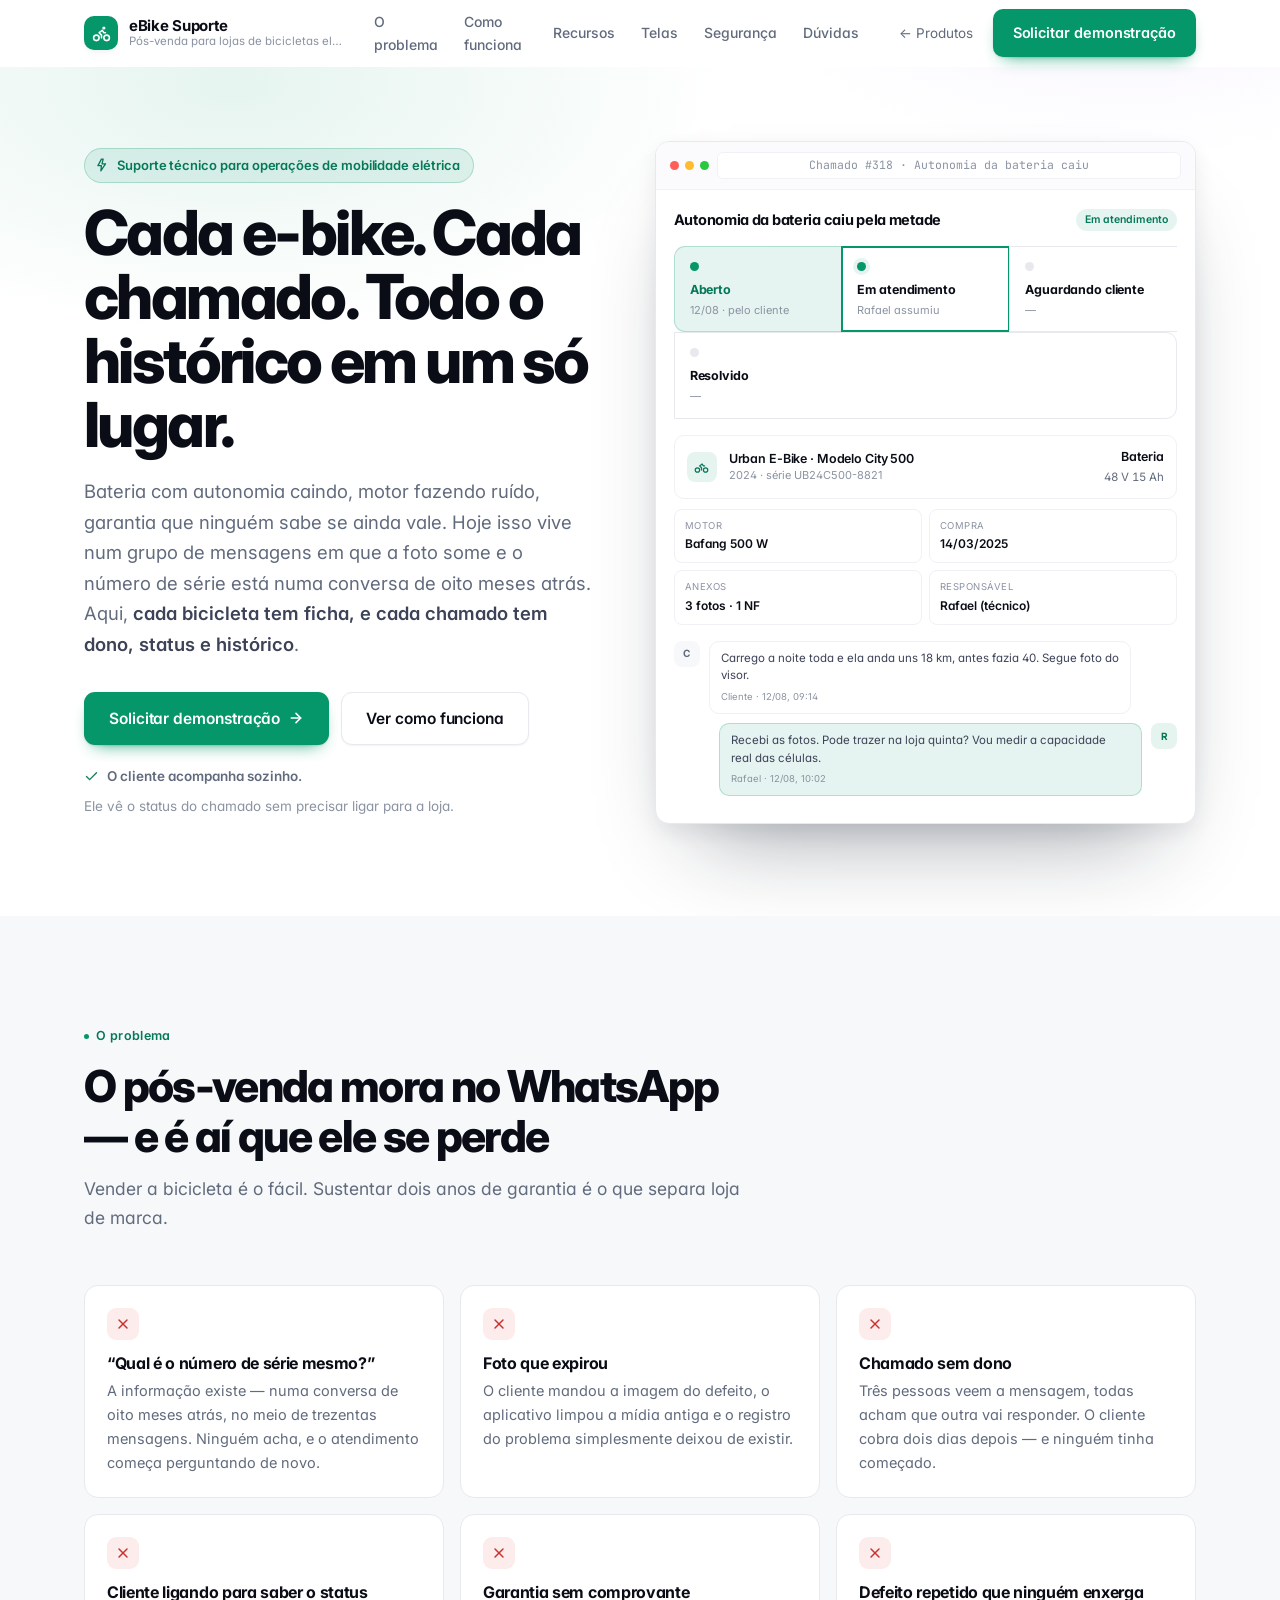
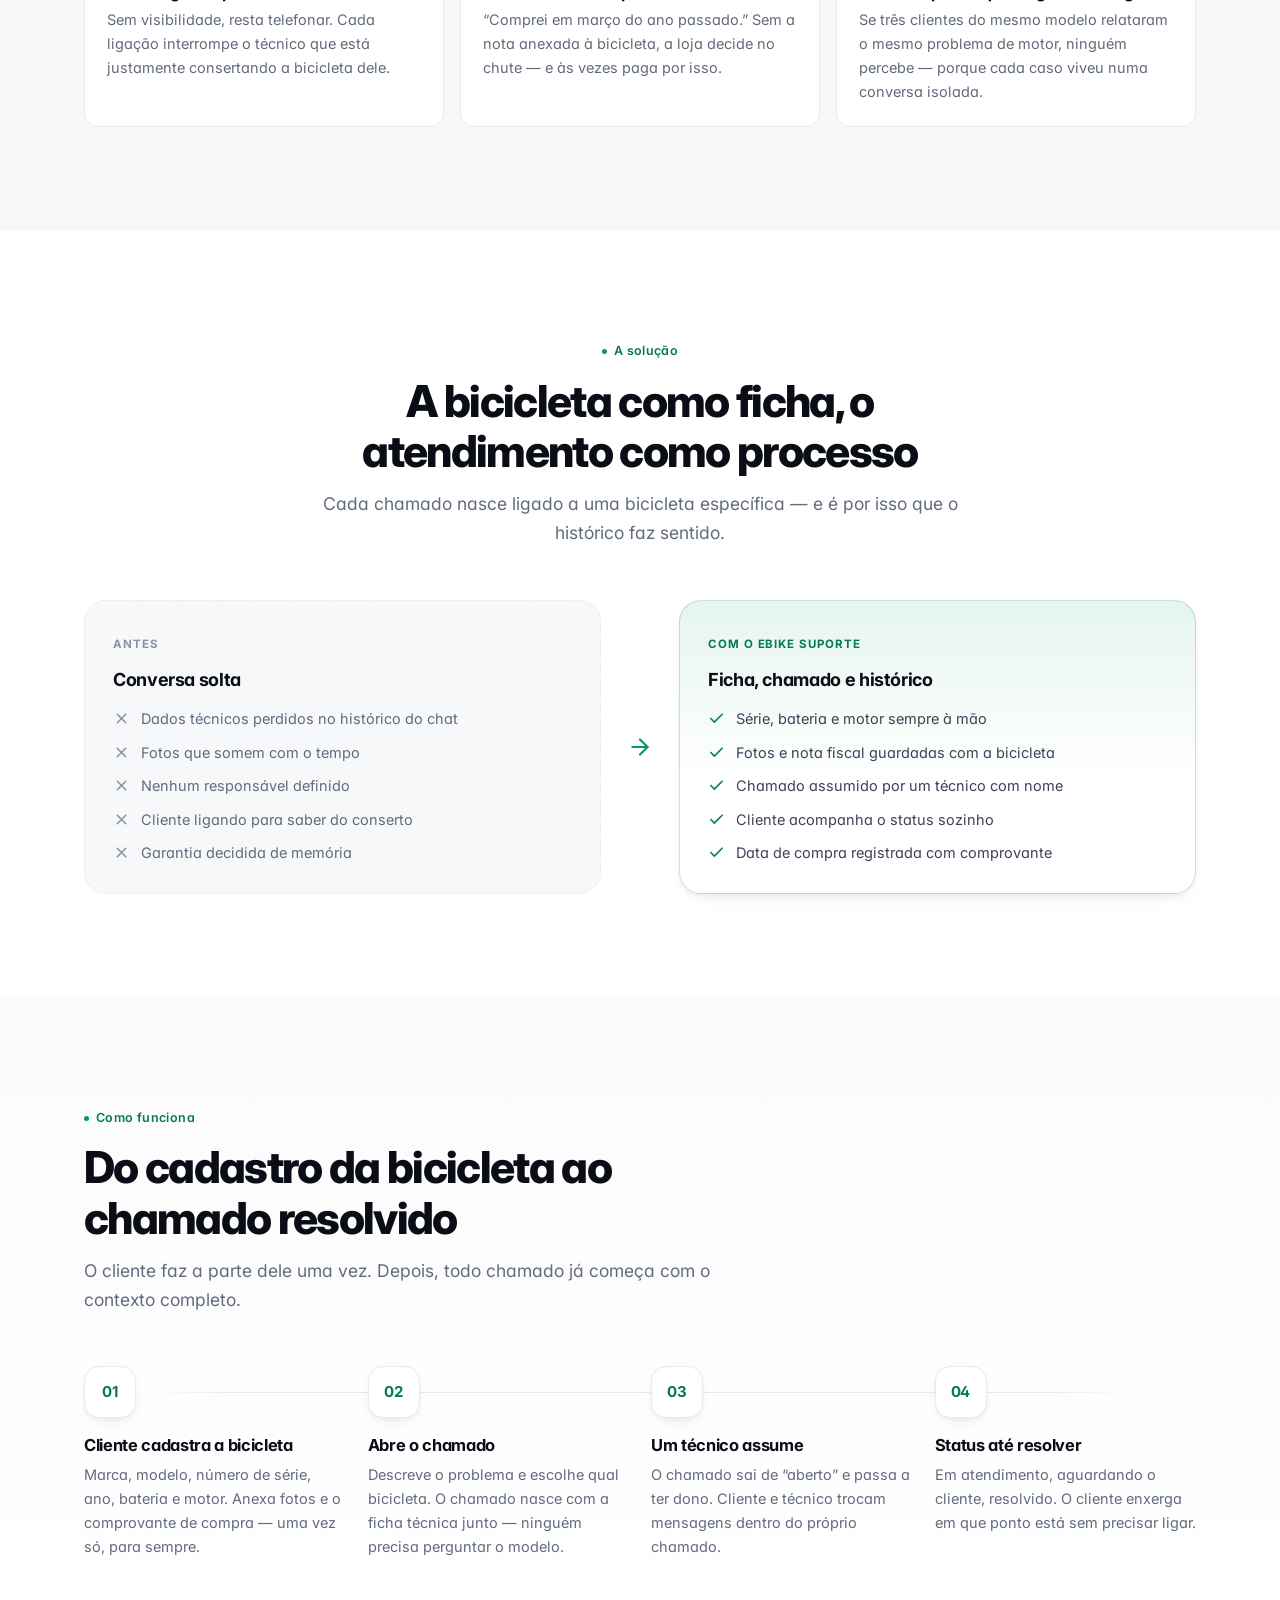
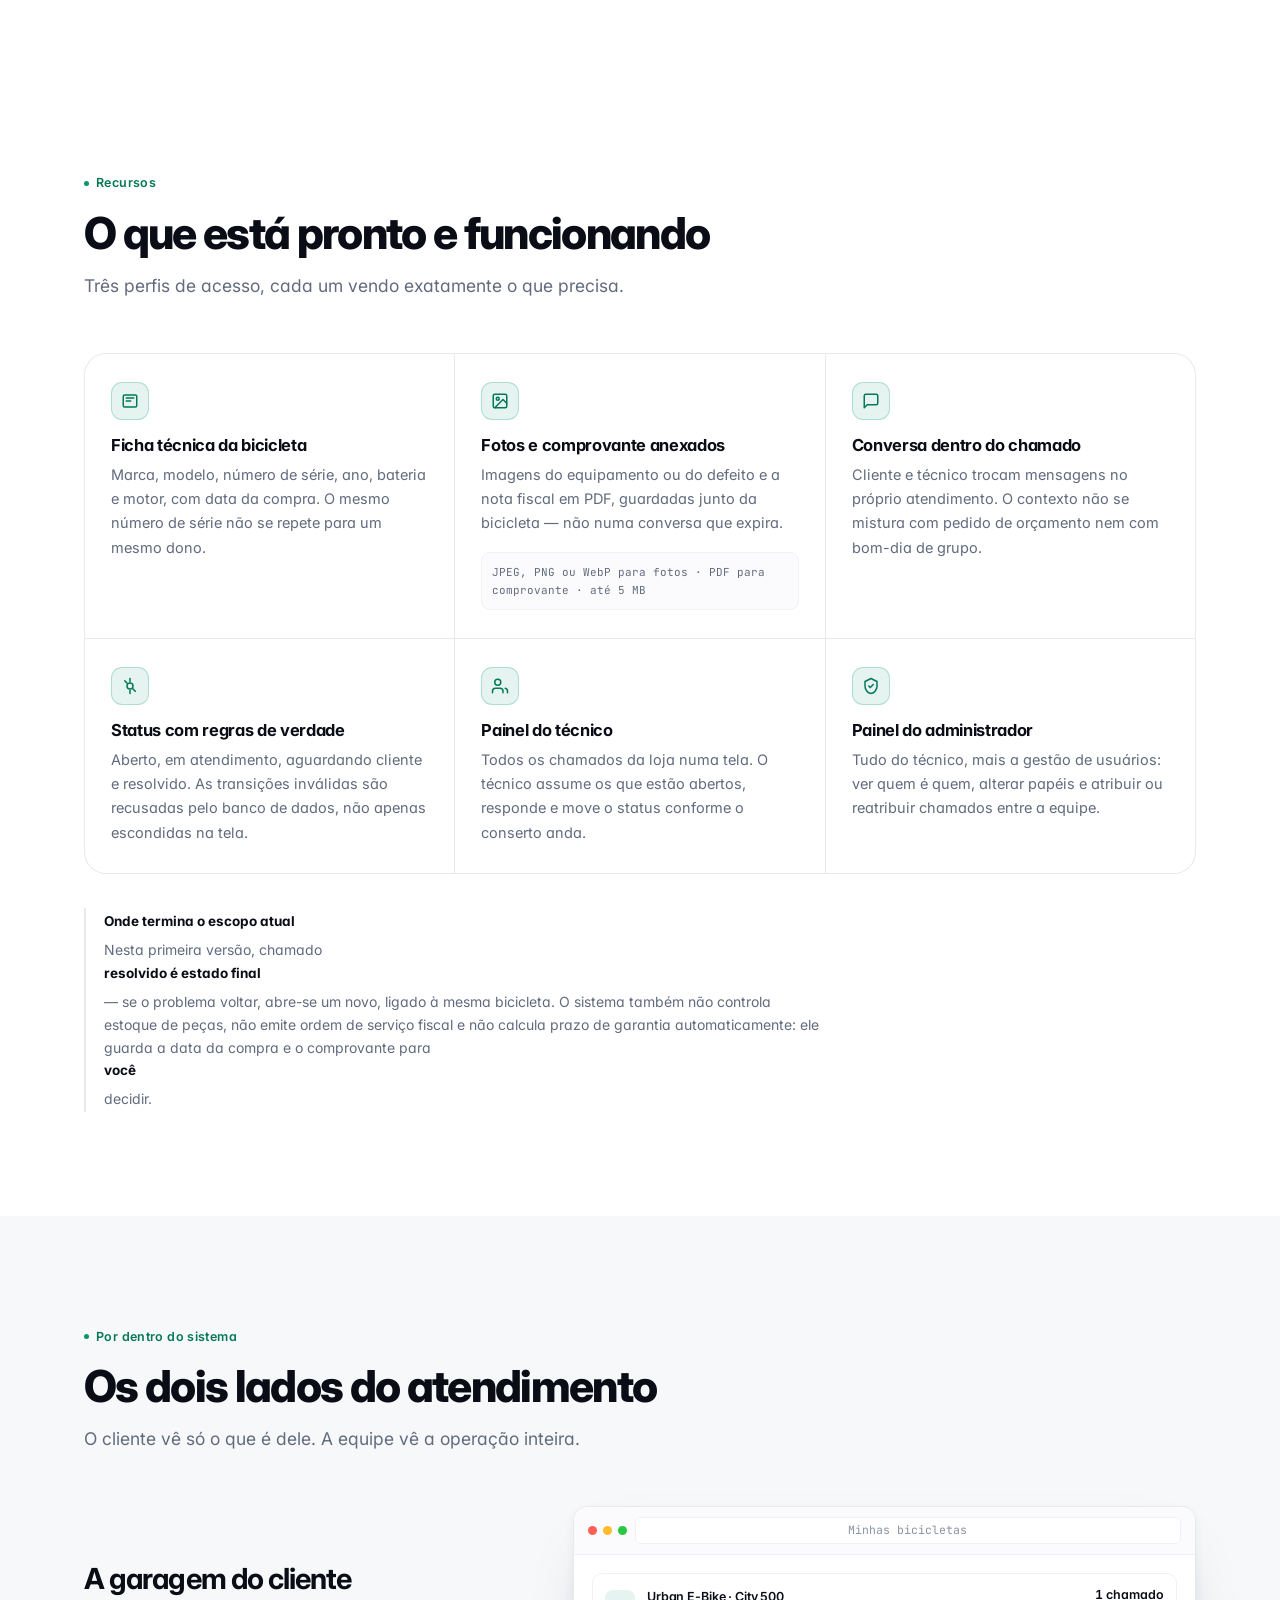
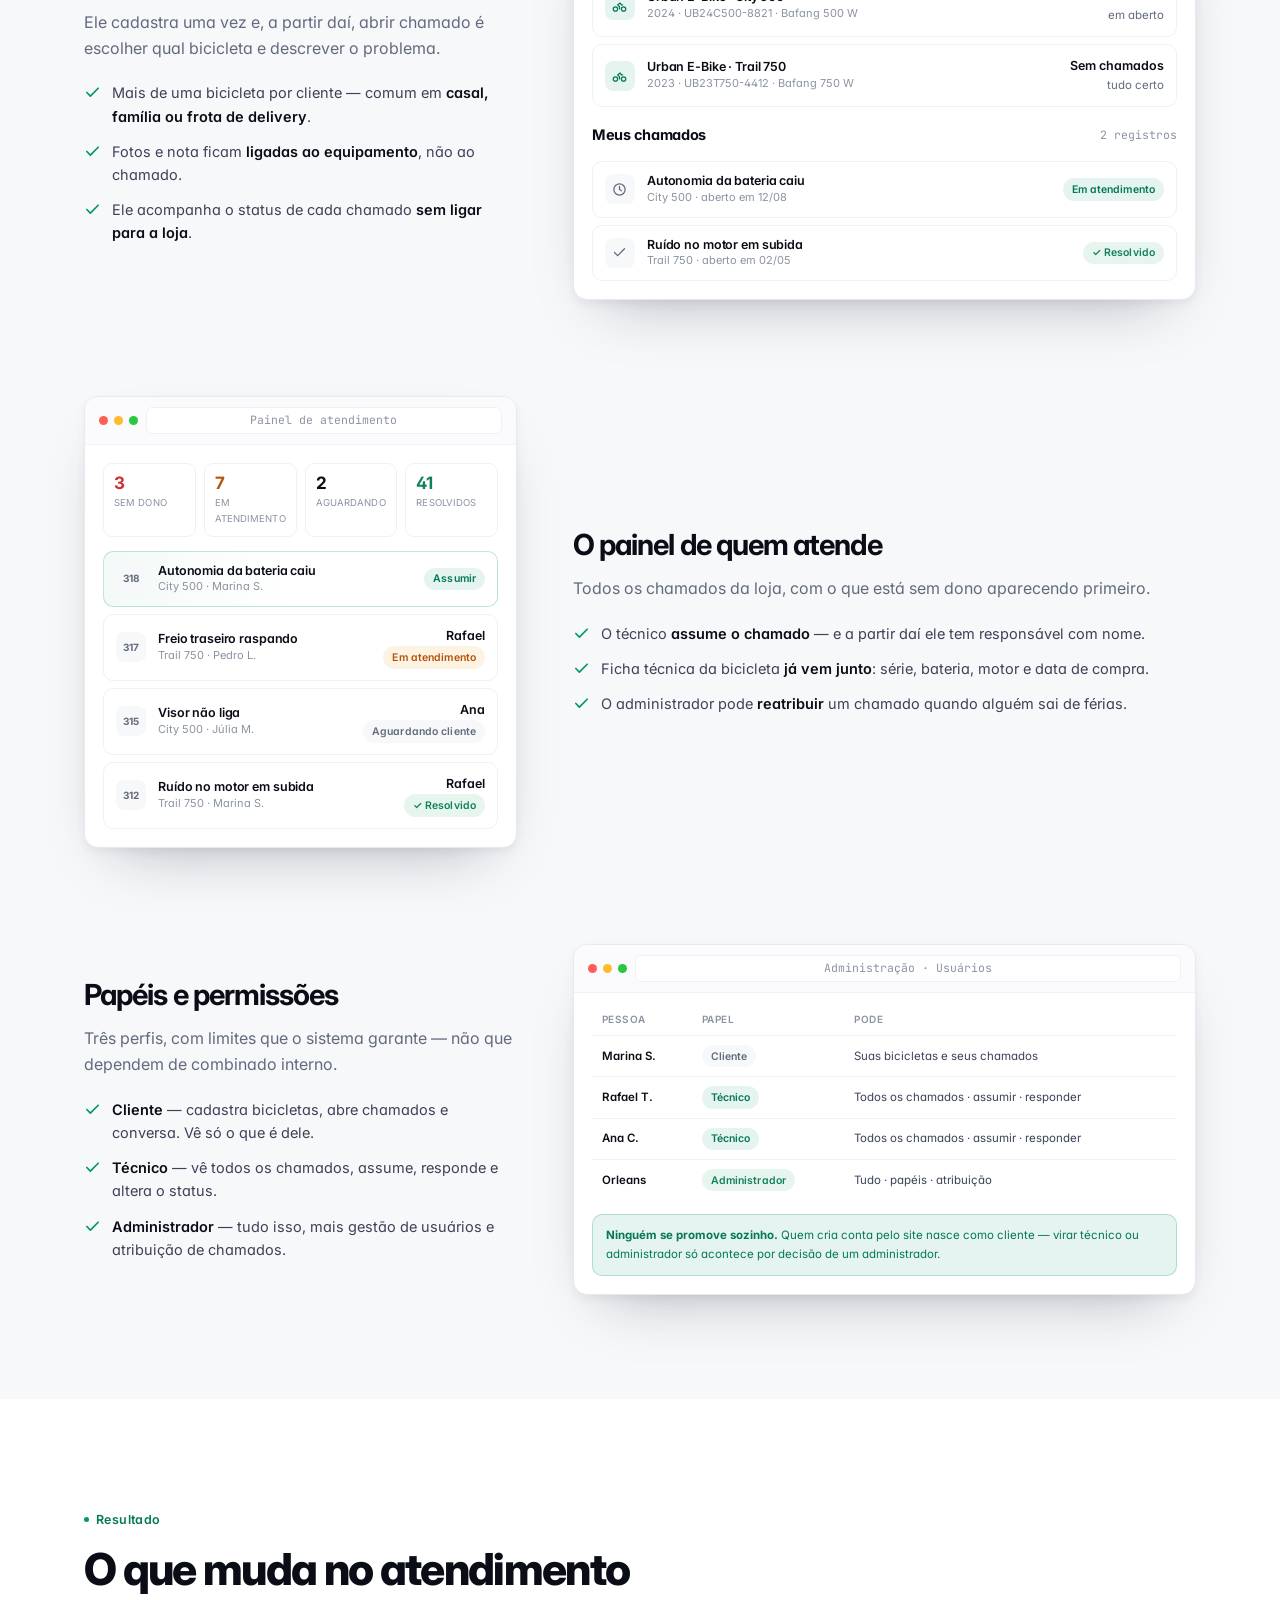
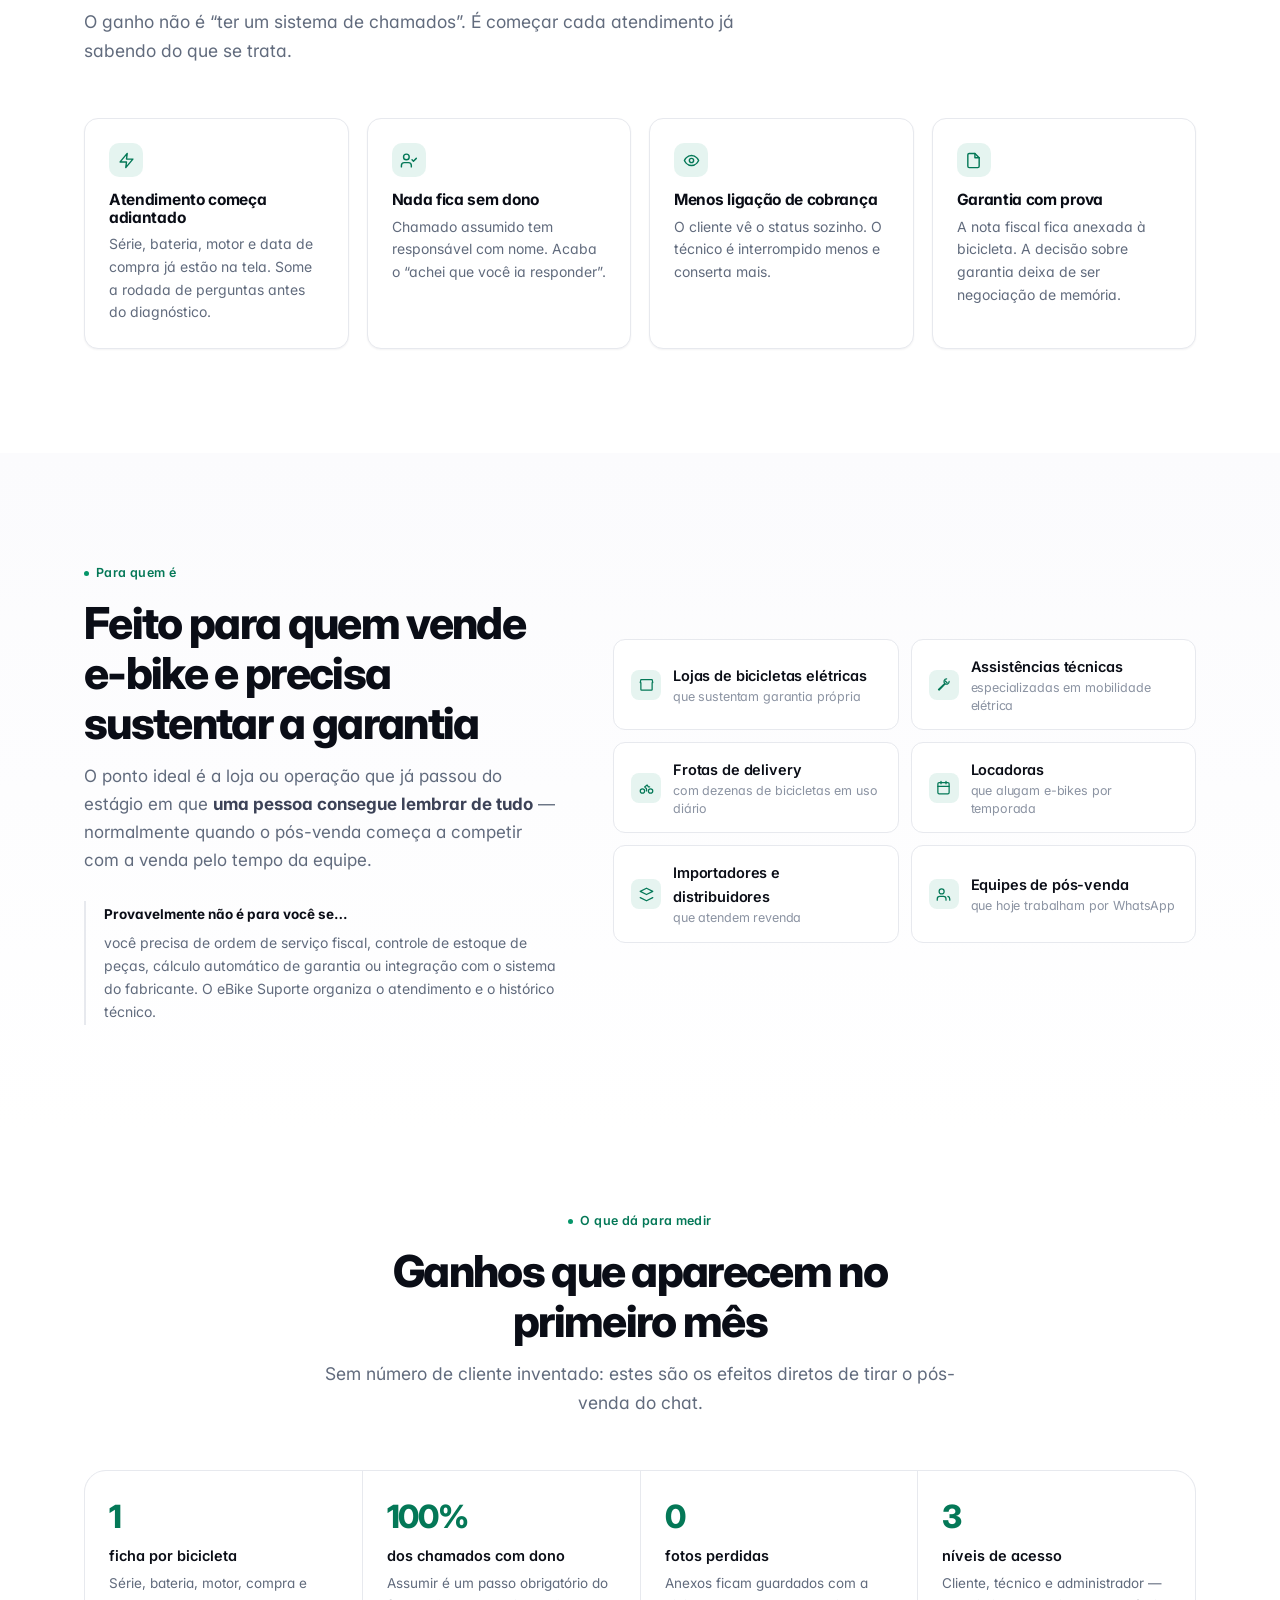
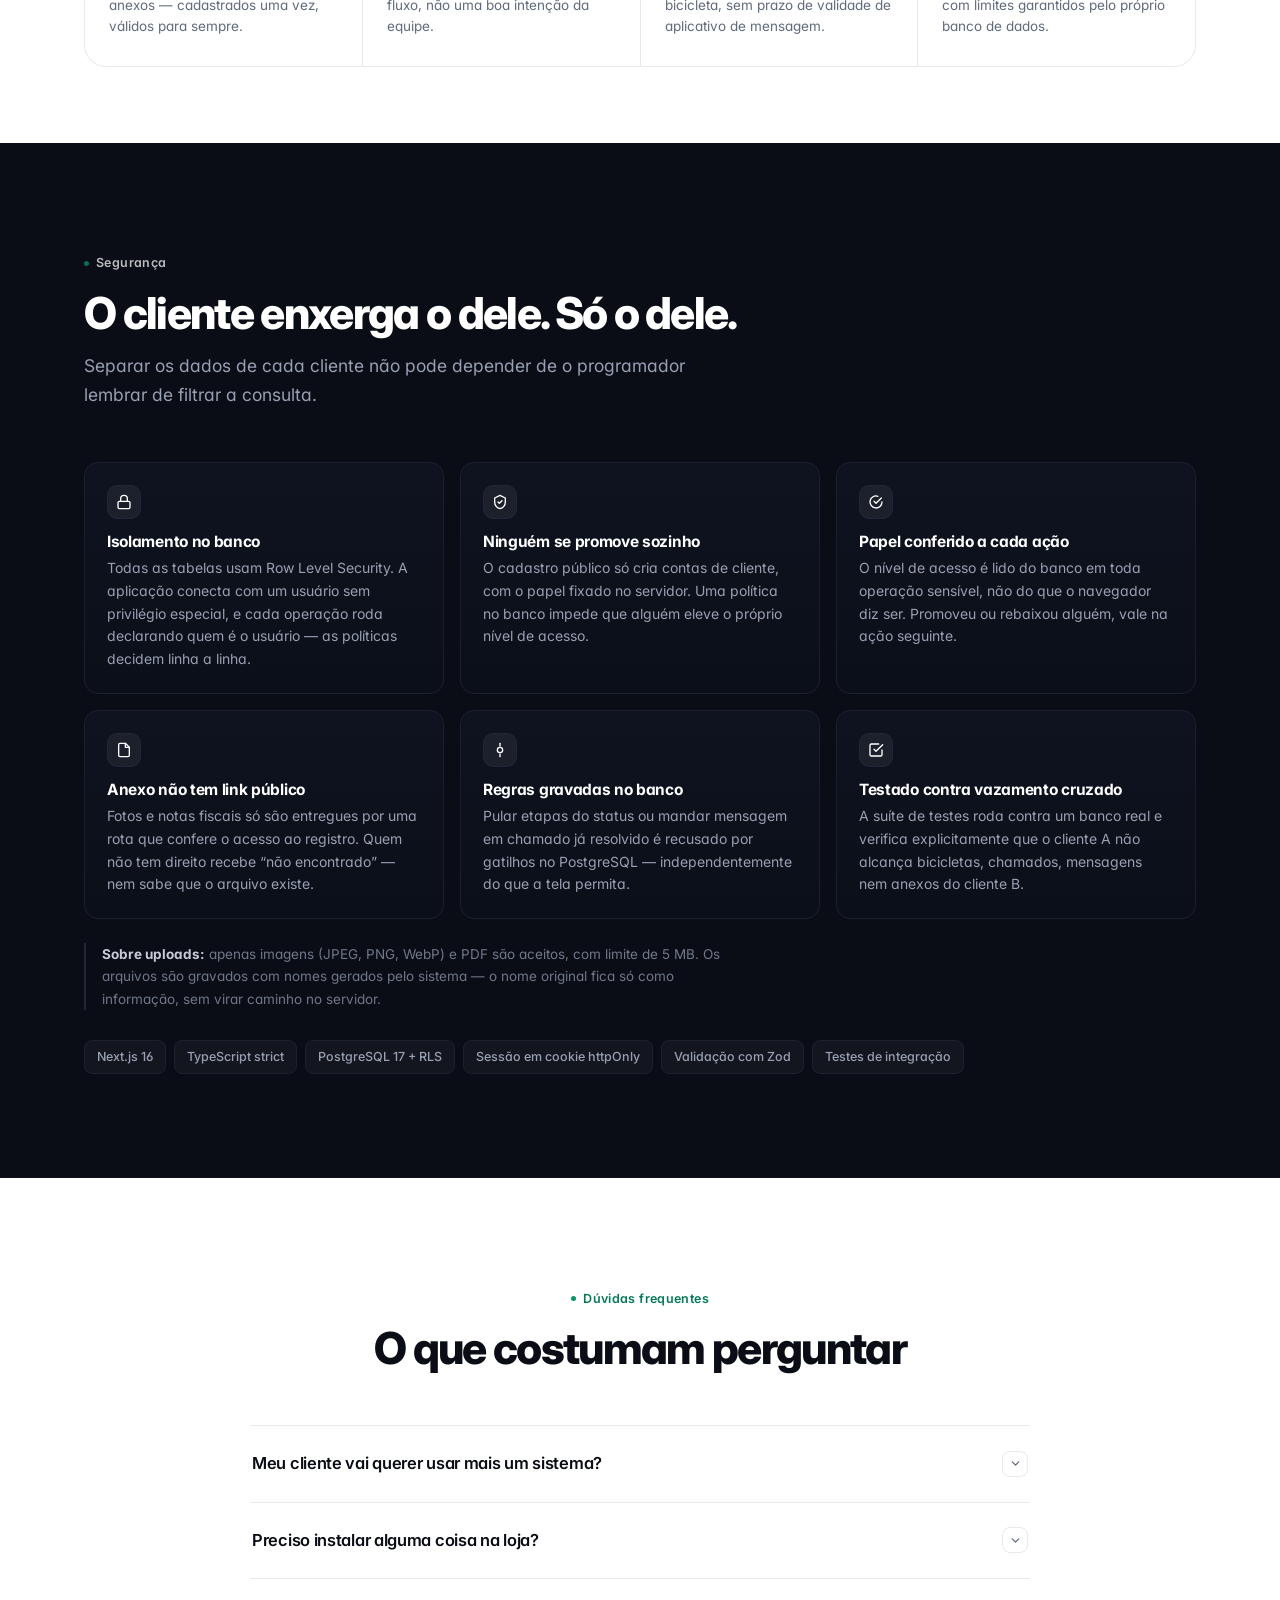
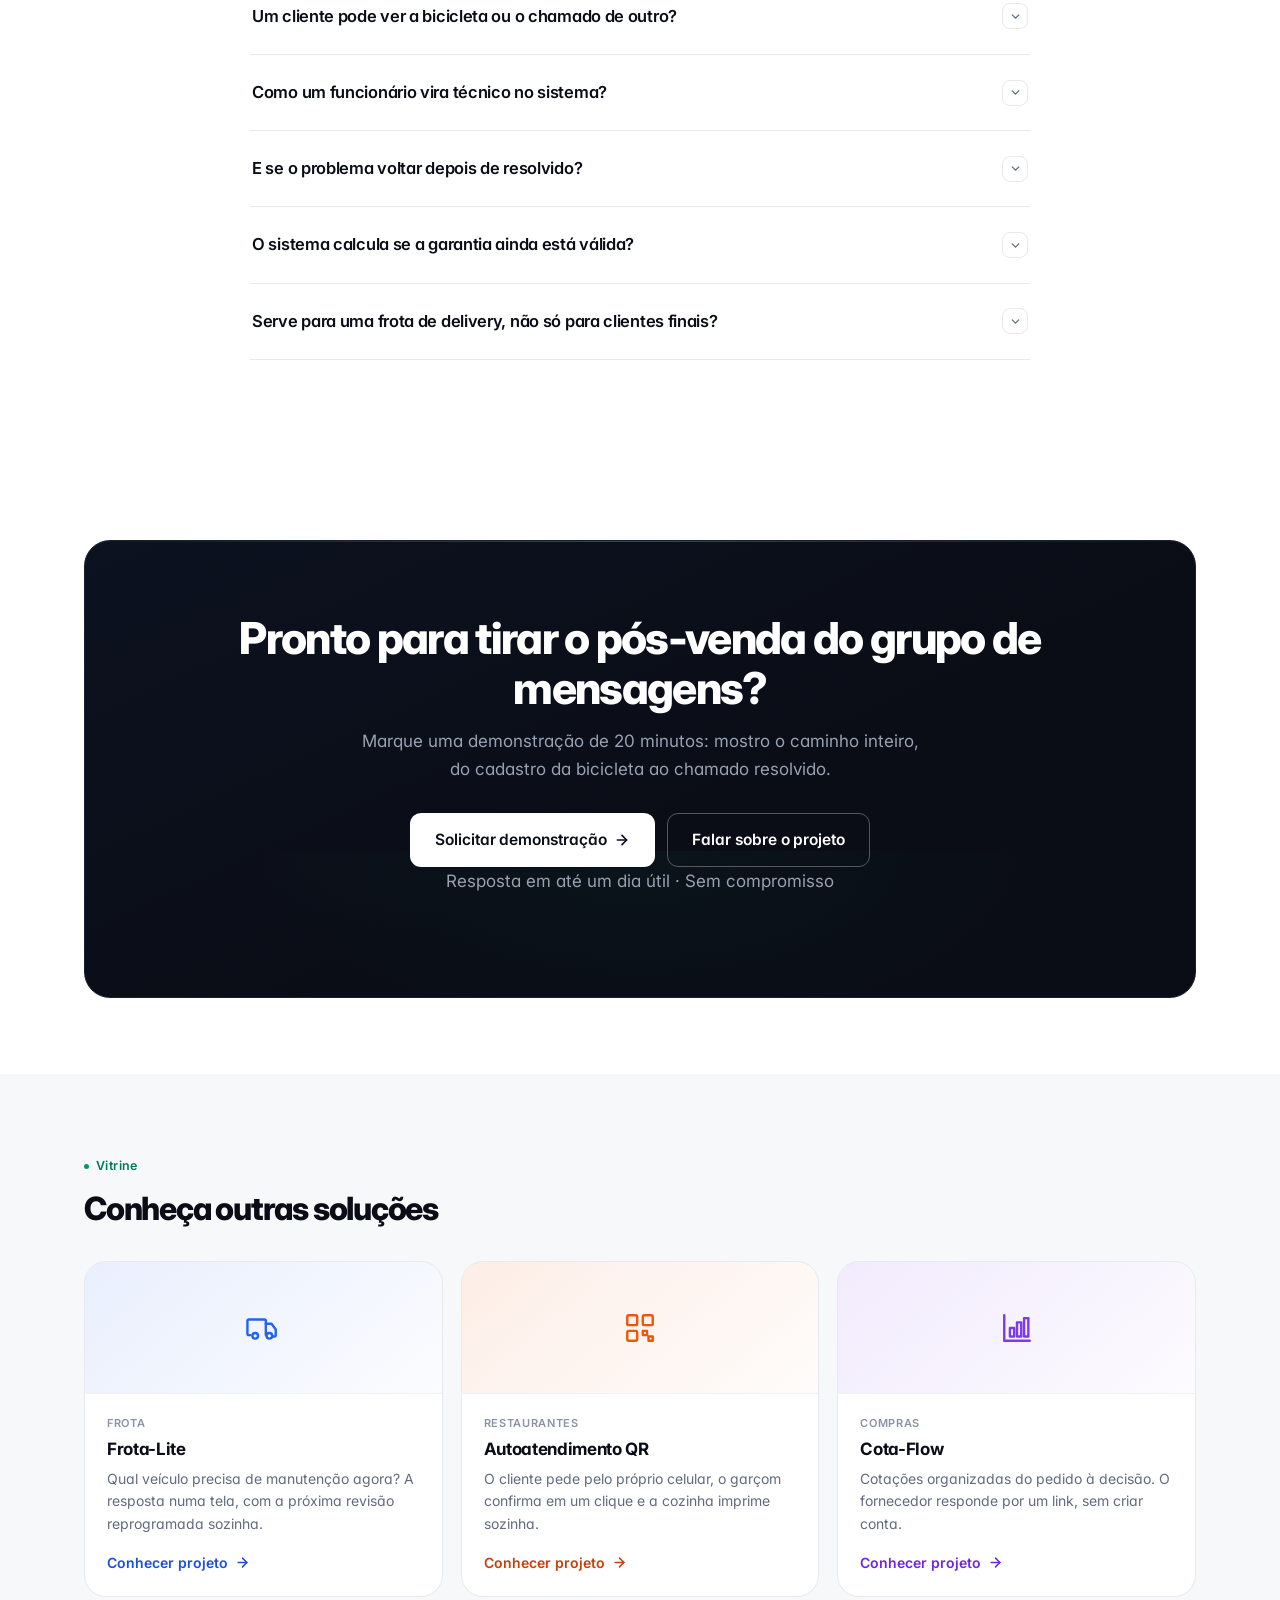
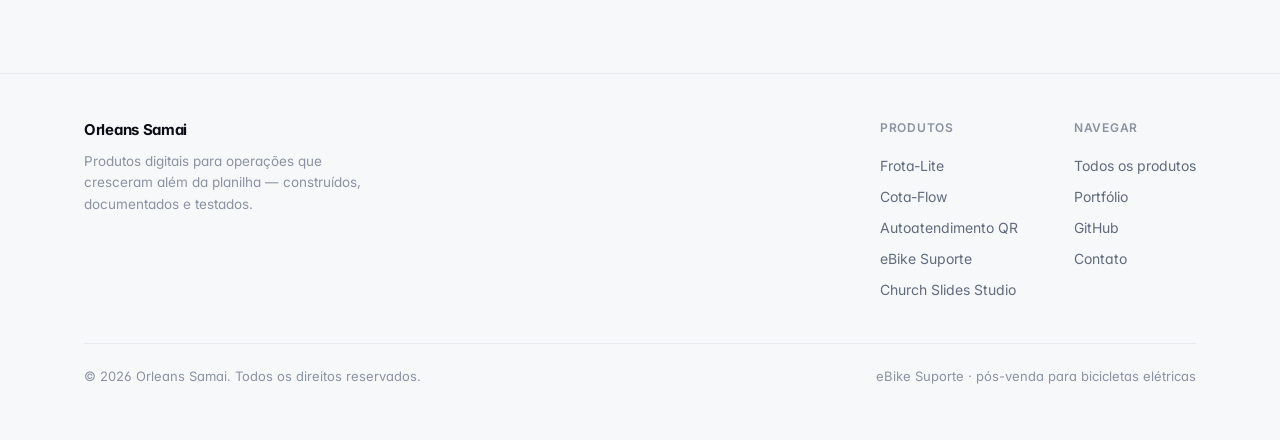
==== projetos/ebike-support/index.html @ 6f8ee360 "feat: vitrine de produtos com 5 landing pages comerciais Cria /projetos/ como vitrine e uma landing " ====
<!doctype html>
<html lang="pt-BR">
<head>
<meta charset="utf-8">
<meta name="viewport" content="width=device-width, initial-scale=1">
<title>eBike Suporte | Pós-venda organizado para lojas de bicicletas elétricas</title>
<meta name="description" content="O cliente cadastra a bicicleta e abre o chamado; a loja atende, responde e acompanha o status. Cada e-bike com número de série, bateria, motor, fotos, nota fiscal e todo o histórico técnico num só lugar.">
<link rel="canonical" href="https://orleanss777-sys.github.io/projetos/ebike-support/">
<meta name="theme-color" content="#059669">
<link rel="icon" href="data:image/svg+xml,<svg xmlns='http://www.w3.org/2000/svg' viewBox='0 0 100 100'><rect width='100' height='100' rx='24' fill='%23059669'/><text y='70' x='50' font-size='54' text-anchor='middle' fill='white' font-family='system-ui' font-weight='bold'>e</text></svg>">

<meta property="og:type" content="website">
<meta property="og:site_name" content="Orleans Samai · Produtos">
<meta property="og:locale" content="pt_BR">
<meta property="og:title" content="eBike Suporte | Pós-venda organizado para lojas de bicicletas elétricas">
<meta property="og:description" content="Cada e-bike, cada chamado e todo o histórico técnico em um só lugar — do cliente ao técnico, sem grupo de WhatsApp.">
<meta property="og:url" content="https://orleanss777-sys.github.io/projetos/ebike-support/">
<meta name="twitter:card" content="summary">

<link rel="preconnect" href="https://fonts.googleapis.com">
<link rel="preconnect" href="https://fonts.gstatic.com" crossorigin>
<link href="https://fonts.googleapis.com/css2?family=Inter:wght@400;500;600;700;800&amp;family=JetBrains+Mono:wght@400;500&amp;display=swap" rel="stylesheet">
<link rel="stylesheet" href="../../assets/css/produtos.css">
<script>document.documentElement.classList.add('js')</script>
<style>
  :root{
    --accent:#059669;
    --accent-ink:#047857;
    --accent-soft:rgba(5,150,105,.10);
    --accent-line:rgba(5,150,105,.24);
  }
  /* trilha de status do chamado — identidade própria da página */
  .eb-track{display:flex;align-items:stretch;gap:0;flex-wrap:wrap;margin-top:8px}
  .eb-step{
    flex:1;min-width:132px;padding:13px 15px;border:1px solid var(--line);background:#fff;
    border-right:0;position:relative;
  }
  .eb-step:first-child{border-radius:11px 0 0 11px}
  .eb-step:last-child{border-right:1px solid var(--line);border-radius:0 11px 11px 0}
  .eb-step b{display:block;font-size:12.5px;color:var(--ink);font-weight:700;letter-spacing:-.01em}
  .eb-step span{display:block;font-size:11px;color:var(--ink-4);margin-top:2px;line-height:1.45}
  .eb-step .dt{width:9px;height:9px;border-radius:50%;background:var(--line);margin-bottom:9px;display:block}
  .eb-step.done{background:var(--accent-soft);border-color:var(--accent-line)}
  .eb-step.done .dt{background:var(--accent)}
  .eb-step.done b{color:var(--accent-ink)}
  .eb-step.now{background:#fff;border-color:var(--accent);box-shadow:0 0 0 1px var(--accent) inset}
  .eb-step.now .dt{background:var(--accent);box-shadow:0 0 0 4px var(--accent-soft)}
  @media(max-width:820px){
    .eb-track{flex-direction:column}
    .eb-step{border-right:1px solid var(--line);border-bottom:0;border-radius:0}
    .eb-step:first-child{border-radius:11px 11px 0 0}
    .eb-step:last-child{border-bottom:1px solid var(--line);border-radius:0 0 11px 11px}
  }

  /* ficha técnica da bike */
  .eb-spec{display:grid;grid-template-columns:repeat(2,1fr);gap:7px;margin-top:10px}
  .eb-spec div{border:1px solid var(--line-soft);border-radius:8px;padding:8px 10px;background:#fff}
  .eb-spec span{display:block;font-size:9.5px;letter-spacing:.05em;text-transform:uppercase;color:var(--ink-4)}
  .eb-spec b{display:block;font-size:12px;color:var(--ink);font-weight:600;margin-top:1px}

  /* conversa do chamado */
  .eb-msg{display:flex;gap:9px;margin-bottom:9px}
  .eb-msg .av{width:26px;height:26px;border-radius:8px;flex:none;display:grid;place-items:center;
    font-size:10px;font-weight:700;background:var(--bg-soft);color:var(--ink-3)}
  .eb-msg .bb{border:1px solid var(--line-soft);border-radius:10px;padding:8px 11px;background:#fff;max-width:84%}
  .eb-msg .bb p{font-size:11.5px;color:var(--ink-2);line-height:1.55}
  .eb-msg .bb small{display:block;font-size:9.5px;color:var(--ink-4);margin-top:4px}
  .eb-msg.staff{flex-direction:row-reverse}
  .eb-msg.staff .av{background:var(--accent-soft);color:var(--accent-ink)}
  .eb-msg.staff .bb{background:var(--accent-soft);border-color:var(--accent-line)}
</style>
</head>
<body>

<header class="pnav">
  <div class="wrap pnav-in">
    <a class="pbrand" href="../">
      <span class="pmark"><svg viewBox="0 0 24 24" fill="none" stroke="currentColor" stroke-width="2" stroke-linecap="round" stroke-linejoin="round"><circle cx="5.5" cy="17.5" r="3.5"/><circle cx="18.5" cy="17.5" r="3.5"/><path d="M15 6a1 1 0 1 0 0-2 1 1 0 0 0 0 2Z"/><path d="M12 17.5V14l-3-3 4-3 2 3h2"/></svg></span>
      <span class="pbrand-txt"><b>eBike Suporte</b><small>Pós-venda para lojas de bicicletas elétricas</small></span>
    </a>
    <nav class="pnav-links">
      <a href="#problema">O problema</a>
      <a href="#como">Como funciona</a>
      <a href="#recursos">Recursos</a>
      <a href="#telas">Telas</a>
      <a href="#seguranca">Segurança</a>
      <a href="#faq">Dúvidas</a>
    </nav>
    <div class="pnav-right">
      <a class="pnav-back" href="../">← Produtos</a>
      <a class="btn btn-p" href="mailto:orleanssamai128@gmail.com?subject=Demonstra%C3%A7%C3%A3o%20do%20eBike%20Suporte&amp;body=Ol%C3%A1%2C%20Orleans.%20Gostaria%20de%20ver%20uma%20demonstra%C3%A7%C3%A3o%20do%20eBike%20Suporte.%0A%0ALoja%3A%0AChamados%20por%20m%C3%AAs%3A%0AMelhor%20hor%C3%A1rio%20para%20contato%3A">Solicitar demonstração</a>
    </div>
  </div>
</header>

<main>

<!-- ════════════════ HERO ════════════════ -->
<section class="hero">
  <div class="wrap hero-grid">
    <div>
      <span class="pill rv">
        <svg viewBox="0 0 24 24" fill="none" stroke="currentColor" stroke-width="2.2" stroke-linecap="round" stroke-linejoin="round"><path d="M11 2 5 13h6l-1 9 8-12h-6l2-8Z"/></svg>
        Suporte técnico para operações de mobilidade elétrica
      </span>
      <h1 class="rv">Cada e-bike. Cada chamado. Todo o histórico em um só lugar.</h1>
      <p class="sub rv">
        Bateria com autonomia caindo, motor fazendo ruído, garantia que ninguém sabe se ainda vale.
        Hoje isso vive num grupo de mensagens em que a foto some e o número de série está numa
        conversa de oito meses atrás. Aqui, <strong>cada bicicleta tem ficha, e cada chamado tem dono,
        status e histórico</strong>.
      </p>
      <div class="btn-row rv">
        <a class="btn btn-p btn-lg" href="mailto:orleanssamai128@gmail.com?subject=Demonstra%C3%A7%C3%A3o%20do%20eBike%20Suporte&amp;body=Ol%C3%A1%2C%20Orleans.%20Gostaria%20de%20ver%20uma%20demonstra%C3%A7%C3%A3o%20do%20eBike%20Suporte.%0A%0ALoja%3A%0AChamados%20por%20m%C3%AAs%3A%0AMelhor%20hor%C3%A1rio%20para%20contato%3A">
          Solicitar demonstração
          <svg viewBox="0 0 24 24" fill="none" stroke="currentColor" stroke-width="2.4" stroke-linecap="round" stroke-linejoin="round"><path d="M5 12h14"/><path d="m12 5 7 7-7 7"/></svg>
        </a>
        <a class="btn btn-s btn-lg" href="#como">Ver como funciona</a>
      </div>
      <p class="hero-note rv">
        <svg width="15" height="15" viewBox="0 0 24 24" fill="none" stroke="currentColor" stroke-width="2.2" stroke-linecap="round" stroke-linejoin="round" style="color:var(--ok)"><path d="M20 6 9 17l-5-5"/></svg>
        <b>O cliente acompanha sozinho.</b> Ele vê o status do chamado sem precisar ligar para a loja.
      </p>
    </div>

    <div class="rv-mk">
      <div class="mk mk-float">
        <div class="mk-bar">
          <span class="mk-dots"><i></i><i></i><i></i></span>
          <span class="mk-url mono">Chamado #318 · Autonomia da bateria caiu</span>
        </div>
        <div class="mk-body">
          <div class="mk-h">
            <b>Autonomia da bateria caiu pela metade</b>
            <span class="st st-acc">Em atendimento</span>
          </div>

          <div class="eb-track">
            <div class="eb-step done"><span class="dt"></span><b>Aberto</b><span>12/08 · pelo cliente</span></div>
            <div class="eb-step now"><span class="dt"></span><b>Em atendimento</b><span>Rafael assumiu</span></div>
            <div class="eb-step"><span class="dt"></span><b>Aguardando cliente</b><span>—</span></div>
            <div class="eb-step"><span class="dt"></span><b>Resolvido</b><span>—</span></div>
          </div>

          <div class="mk-row" style="margin-top:16px">
            <span class="ic" style="background:var(--accent-soft);color:var(--accent-ink)"><svg viewBox="0 0 24 24" fill="none" stroke="currentColor" stroke-width="2" stroke-linecap="round" stroke-linejoin="round"><circle cx="5.5" cy="17.5" r="3.5"/><circle cx="18.5" cy="17.5" r="3.5"/><path d="M12 17.5V14l-3-3 4-3 2 3h2"/></svg></span>
            <span class="tx"><b>Urban E-Bike · Modelo City 500</b><span>2024 · série UB24C500-8821</span></span>
            <span class="rt"><b>Bateria</b>48 V 15 Ah</span>
          </div>

          <div class="eb-spec">
            <div><span>Motor</span><b>Bafang 500 W</b></div>
            <div><span>Compra</span><b>14/03/2025</b></div>
            <div><span>Anexos</span><b>3 fotos · 1 NF</b></div>
            <div><span>Responsável</span><b>Rafael (técnico)</b></div>
          </div>

          <div style="margin-top:16px">
            <div class="eb-msg">
              <span class="av">C</span>
              <span class="bb"><p>Carrego a noite toda e ela anda uns 18 km, antes fazia 40. Segue foto do visor.</p><small>Cliente · 12/08, 09:14</small></span>
            </div>
            <div class="eb-msg staff">
              <span class="av">R</span>
              <span class="bb"><p>Recebi as fotos. Pode trazer na loja quinta? Vou medir a capacidade real das células.</p><small>Rafael · 12/08, 10:02</small></span>
            </div>
          </div>
        </div>
      </div>
    </div>
  </div>
</section>

<!-- ════════════════ PROBLEMA ════════════════ -->
<section class="sec sec-soft" id="problema">
  <div class="wrap">
    <div class="sec-head rv">
      <span class="eyebrow"><i></i> O problema</span>
      <h2>O pós-venda mora no WhatsApp — e é aí que ele se perde</h2>
      <p>Vender a bicicleta é o fácil. Sustentar dois anos de garantia é o que separa loja de marca.</p>
    </div>

    <div class="prob-grid">
      <div class="prob rv">
        <div class="x"><svg viewBox="0 0 24 24" fill="none" stroke="currentColor" stroke-width="2.2" stroke-linecap="round"><path d="M18 6 6 18"/><path d="m6 6 12 12"/></svg></div>
        <h3>“Qual é o número de série mesmo?”</h3>
        <p>A informação existe — numa conversa de oito meses atrás, no meio de trezentas mensagens. Ninguém acha, e o atendimento começa perguntando de novo.</p>
      </div>
      <div class="prob rv">
        <div class="x"><svg viewBox="0 0 24 24" fill="none" stroke="currentColor" stroke-width="2.2" stroke-linecap="round"><path d="M18 6 6 18"/><path d="m6 6 12 12"/></svg></div>
        <h3>Foto que expirou</h3>
        <p>O cliente mandou a imagem do defeito, o aplicativo limpou a mídia antiga e o registro do problema simplesmente deixou de existir.</p>
      </div>
      <div class="prob rv">
        <div class="x"><svg viewBox="0 0 24 24" fill="none" stroke="currentColor" stroke-width="2.2" stroke-linecap="round"><path d="M18 6 6 18"/><path d="m6 6 12 12"/></svg></div>
        <h3>Chamado sem dono</h3>
        <p>Três pessoas veem a mensagem, todas acham que outra vai responder. O cliente cobra dois dias depois — e ninguém tinha começado.</p>
      </div>
      <div class="prob rv">
        <div class="x"><svg viewBox="0 0 24 24" fill="none" stroke="currentColor" stroke-width="2.2" stroke-linecap="round"><path d="M18 6 6 18"/><path d="m6 6 12 12"/></svg></div>
        <h3>Cliente ligando para saber o status</h3>
        <p>Sem visibilidade, resta telefonar. Cada ligação interrompe o técnico que está justamente consertando a bicicleta dele.</p>
      </div>
      <div class="prob rv">
        <div class="x"><svg viewBox="0 0 24 24" fill="none" stroke="currentColor" stroke-width="2.2" stroke-linecap="round"><path d="M18 6 6 18"/><path d="m6 6 12 12"/></svg></div>
        <h3>Garantia sem comprovante</h3>
        <p>“Comprei em março do ano passado.” Sem a nota anexada à bicicleta, a loja decide no chute — e às vezes paga por isso.</p>
      </div>
      <div class="prob rv">
        <div class="x"><svg viewBox="0 0 24 24" fill="none" stroke="currentColor" stroke-width="2.2" stroke-linecap="round"><path d="M18 6 6 18"/><path d="m6 6 12 12"/></svg></div>
        <h3>Defeito repetido que ninguém enxerga</h3>
        <p>Se três clientes do mesmo modelo relataram o mesmo problema de motor, ninguém percebe — porque cada caso viveu numa conversa isolada.</p>
      </div>
    </div>
  </div>
</section>

<!-- ════════════════ SOLUÇÃO ════════════════ -->
<section class="sec">
  <div class="wrap">
    <div class="sec-head center rv">
      <span class="eyebrow"><i></i> A solução</span>
      <h2>A bicicleta como ficha, o atendimento como processo</h2>
      <p>Cada chamado nasce ligado a uma bicicleta específica — e é por isso que o histórico faz sentido.</p>
    </div>

    <div class="ba">
      <div class="ba-col before rv">
        <span class="ba-tag">Antes</span>
        <h3>Conversa solta</h3>
        <ul class="ba-list">
          <li><svg viewBox="0 0 24 24" fill="none" stroke="currentColor" stroke-width="2.2" stroke-linecap="round"><path d="M18 6 6 18"/><path d="m6 6 12 12"/></svg> Dados técnicos perdidos no histórico do chat</li>
          <li><svg viewBox="0 0 24 24" fill="none" stroke="currentColor" stroke-width="2.2" stroke-linecap="round"><path d="M18 6 6 18"/><path d="m6 6 12 12"/></svg> Fotos que somem com o tempo</li>
          <li><svg viewBox="0 0 24 24" fill="none" stroke="currentColor" stroke-width="2.2" stroke-linecap="round"><path d="M18 6 6 18"/><path d="m6 6 12 12"/></svg> Nenhum responsável definido</li>
          <li><svg viewBox="0 0 24 24" fill="none" stroke="currentColor" stroke-width="2.2" stroke-linecap="round"><path d="M18 6 6 18"/><path d="m6 6 12 12"/></svg> Cliente ligando para saber do conserto</li>
          <li><svg viewBox="0 0 24 24" fill="none" stroke="currentColor" stroke-width="2.2" stroke-linecap="round"><path d="M18 6 6 18"/><path d="m6 6 12 12"/></svg> Garantia decidida de memória</li>
        </ul>
      </div>

      <div class="ba-arrow rv">
        <svg viewBox="0 0 24 24" fill="none" stroke="currentColor" stroke-width="2" stroke-linecap="round" stroke-linejoin="round"><path d="M5 12h14"/><path d="m12 5 7 7-7 7"/></svg>
      </div>

      <div class="ba-col after rv">
        <span class="ba-tag">Com o eBike Suporte</span>
        <h3>Ficha, chamado e histórico</h3>
        <ul class="ba-list">
          <li><svg viewBox="0 0 24 24" fill="none" stroke="currentColor" stroke-width="2.4" stroke-linecap="round" stroke-linejoin="round"><path d="M20 6 9 17l-5-5"/></svg> Série, bateria e motor sempre à mão</li>
          <li><svg viewBox="0 0 24 24" fill="none" stroke="currentColor" stroke-width="2.4" stroke-linecap="round" stroke-linejoin="round"><path d="M20 6 9 17l-5-5"/></svg> Fotos e nota fiscal guardadas com a bicicleta</li>
          <li><svg viewBox="0 0 24 24" fill="none" stroke="currentColor" stroke-width="2.4" stroke-linecap="round" stroke-linejoin="round"><path d="M20 6 9 17l-5-5"/></svg> Chamado assumido por um técnico com nome</li>
          <li><svg viewBox="0 0 24 24" fill="none" stroke="currentColor" stroke-width="2.4" stroke-linecap="round" stroke-linejoin="round"><path d="M20 6 9 17l-5-5"/></svg> Cliente acompanha o status sozinho</li>
          <li><svg viewBox="0 0 24 24" fill="none" stroke="currentColor" stroke-width="2.4" stroke-linecap="round" stroke-linejoin="round"><path d="M20 6 9 17l-5-5"/></svg> Data de compra registrada com comprovante</li>
        </ul>
      </div>
    </div>
  </div>
</section>

<!-- ════════════════ COMO FUNCIONA ════════════════ -->
<section class="sec sec-tint" id="como">
  <div class="wrap">
    <div class="sec-head rv">
      <span class="eyebrow"><i></i> Como funciona</span>
      <h2>Do cadastro da bicicleta ao chamado resolvido</h2>
      <p>O cliente faz a parte dele uma vez. Depois, todo chamado já começa com o contexto completo.</p>
    </div>

    <div class="steps">
      <div class="step rv">
        <div class="n">01</div>
        <h3>Cliente cadastra a bicicleta</h3>
        <p>Marca, modelo, número de série, ano, bateria e motor. Anexa fotos e o comprovante de compra — uma vez só, para sempre.</p>
      </div>
      <div class="step rv">
        <div class="n">02</div>
        <h3>Abre o chamado</h3>
        <p>Descreve o problema e escolhe qual bicicleta. O chamado nasce com a ficha técnica junto — ninguém precisa perguntar o modelo.</p>
      </div>
      <div class="step rv">
        <div class="n">03</div>
        <h3>Um técnico assume</h3>
        <p>O chamado sai de “aberto” e passa a ter dono. Cliente e técnico trocam mensagens dentro do próprio chamado.</p>
      </div>
      <div class="step rv">
        <div class="n">04</div>
        <h3>Status até resolver</h3>
        <p>Em atendimento, aguardando o cliente, resolvido. O cliente enxerga em que ponto está sem precisar ligar.</p>
      </div>
    </div>
  </div>
</section>

<!-- ════════════════ RECURSOS ════════════════ -->
<section class="sec" id="recursos">
  <div class="wrap">
    <div class="sec-head rv">
      <span class="eyebrow"><i></i> Recursos</span>
      <h2>O que está pronto e funcionando</h2>
      <p>Três perfis de acesso, cada um vendo exatamente o que precisa.</p>
    </div>

    <div class="feat-grid">
      <div class="feat rv">
        <div class="ic"><svg viewBox="0 0 24 24" fill="none" stroke="currentColor" stroke-width="2" stroke-linecap="round" stroke-linejoin="round"><rect x="3" y="4" width="18" height="16" rx="2"/><path d="M7 8h10M7 12h6"/></svg></div>
        <h3>Ficha técnica da bicicleta</h3>
        <p>Marca, modelo, número de série, ano, bateria e motor, com data da compra. O mesmo número de série não se repete para um mesmo dono.</p>
      </div>
      <div class="feat rv">
        <div class="ic"><svg viewBox="0 0 24 24" fill="none" stroke="currentColor" stroke-width="2" stroke-linecap="round" stroke-linejoin="round"><rect x="3" y="3" width="18" height="18" rx="2"/><circle cx="9" cy="9" r="2"/><path d="m21 15-5-5L5 21"/></svg></div>
        <h3>Fotos e comprovante anexados</h3>
        <p>Imagens do equipamento ou do defeito e a nota fiscal em PDF, guardadas junto da bicicleta — não numa conversa que expira.</p>
        <div class="mini mono">JPEG, PNG ou WebP para fotos · PDF para comprovante · até 5 MB</div>
      </div>
      <div class="feat rv">
        <div class="ic"><svg viewBox="0 0 24 24" fill="none" stroke="currentColor" stroke-width="2" stroke-linecap="round" stroke-linejoin="round"><path d="M21 15a2 2 0 0 1-2 2H7l-4 4V5a2 2 0 0 1 2-2h14a2 2 0 0 1 2 2Z"/></svg></div>
        <h3>Conversa dentro do chamado</h3>
        <p>Cliente e técnico trocam mensagens no próprio atendimento. O contexto não se mistura com pedido de orçamento nem com bom-dia de grupo.</p>
      </div>
      <div class="feat rv">
        <div class="ic"><svg viewBox="0 0 24 24" fill="none" stroke="currentColor" stroke-width="2" stroke-linecap="round" stroke-linejoin="round"><path d="M12 2v4"/><path d="M12 18v4"/><path d="m4.9 4.9 2.9 2.9"/><path d="m16.2 16.2 2.9 2.9"/><circle cx="12" cy="12" r="4"/></svg></div>
        <h3>Status com regras de verdade</h3>
        <p>Aberto, em atendimento, aguardando cliente e resolvido. As transições inválidas são recusadas pelo banco de dados, não apenas escondidas na tela.</p>
      </div>
      <div class="feat rv">
        <div class="ic"><svg viewBox="0 0 24 24" fill="none" stroke="currentColor" stroke-width="2" stroke-linecap="round" stroke-linejoin="round"><path d="M16 21v-2a4 4 0 0 0-4-4H6a4 4 0 0 0-4 4v2"/><circle cx="9" cy="7" r="4"/><path d="M22 21v-2a4 4 0 0 0-3-3.87"/></svg></div>
        <h3>Painel do técnico</h3>
        <p>Todos os chamados da loja numa tela. O técnico assume os que estão abertos, responde e move o status conforme o conserto anda.</p>
      </div>
      <div class="feat rv">
        <div class="ic"><svg viewBox="0 0 24 24" fill="none" stroke="currentColor" stroke-width="2" stroke-linecap="round" stroke-linejoin="round"><path d="M12 2 4 6v6c0 5 3.4 9.4 8 10 4.6-.6 8-5 8-10V6l-8-4Z"/><path d="m9 12 2 2 4-4"/></svg></div>
        <h3>Painel do administrador</h3>
        <p>Tudo do técnico, mais a gestão de usuários: ver quem é quem, alterar papéis e atribuir ou reatribuir chamados entre a equipe.</p>
      </div>
    </div>

    <div class="notfor rv" style="margin-top:34px;max-width:74ch">
      <b>Onde termina o escopo atual</b>
      <p>Nesta primeira versão, chamado <b>resolvido é estado final</b> — se o problema voltar, abre-se um novo,
      ligado à mesma bicicleta. O sistema também não controla estoque de peças, não emite ordem de serviço fiscal
      e não calcula prazo de garantia automaticamente: ele guarda a data da compra e o comprovante para <b>você</b> decidir.</p>
    </div>
  </div>
</section>

<!-- ════════════════ DEMONSTRAÇÃO VISUAL ════════════════ -->
<section class="sec sec-soft" id="telas">
  <div class="wrap">
    <div class="sec-head rv">
      <span class="eyebrow"><i></i> Por dentro do sistema</span>
      <h2>Os dois lados do atendimento</h2>
      <p>O cliente vê só o que é dele. A equipe vê a operação inteira.</p>
    </div>

    <!-- show 1 -->
    <div class="show">
      <div class="show-txt rv">
        <h3>A garagem do cliente</h3>
        <p>Ele cadastra uma vez e, a partir daí, abrir chamado é escolher qual bicicleta e descrever o problema.</p>
        <ul class="show-pts">
          <li><svg viewBox="0 0 24 24" fill="none" stroke="currentColor" stroke-width="2.4" stroke-linecap="round" stroke-linejoin="round"><path d="M20 6 9 17l-5-5"/></svg><span>Mais de uma bicicleta por cliente — comum em <b>casal, família ou frota de delivery</b>.</span></li>
          <li><svg viewBox="0 0 24 24" fill="none" stroke="currentColor" stroke-width="2.4" stroke-linecap="round" stroke-linejoin="round"><path d="M20 6 9 17l-5-5"/></svg><span>Fotos e nota ficam <b>ligadas ao equipamento</b>, não ao chamado.</span></li>
          <li><svg viewBox="0 0 24 24" fill="none" stroke="currentColor" stroke-width="2.4" stroke-linecap="round" stroke-linejoin="round"><path d="M20 6 9 17l-5-5"/></svg><span>Ele acompanha o status de cada chamado <b>sem ligar para a loja</b>.</span></li>
        </ul>
      </div>
      <div class="show-vis rv-mk">
        <div class="mk">
          <div class="mk-bar"><span class="mk-dots"><i></i><i></i><i></i></span><span class="mk-url mono">Minhas bicicletas</span></div>
          <div class="mk-body">
            <div class="mk-row">
              <span class="ic" style="background:var(--accent-soft);color:var(--accent-ink)"><svg viewBox="0 0 24 24" fill="none" stroke="currentColor" stroke-width="2" stroke-linecap="round" stroke-linejoin="round"><circle cx="5.5" cy="17.5" r="3.5"/><circle cx="18.5" cy="17.5" r="3.5"/><path d="M12 17.5V14l-3-3 4-3 2 3h2"/></svg></span>
              <span class="tx"><b>Urban E-Bike · City 500</b><span>2024 · UB24C500-8821 · Bafang 500 W</span></span>
              <span class="rt"><b>1 chamado</b>em aberto</span>
            </div>
            <div class="mk-row">
              <span class="ic" style="background:var(--accent-soft);color:var(--accent-ink)"><svg viewBox="0 0 24 24" fill="none" stroke="currentColor" stroke-width="2" stroke-linecap="round" stroke-linejoin="round"><circle cx="5.5" cy="17.5" r="3.5"/><circle cx="18.5" cy="17.5" r="3.5"/><path d="M12 17.5V14l-3-3 4-3 2 3h2"/></svg></span>
              <span class="tx"><b>Urban E-Bike · Trail 750</b><span>2023 · UB23T750-4412 · Bafang 750 W</span></span>
              <span class="rt"><b>Sem chamados</b>tudo certo</span>
            </div>
            <div class="mk-h" style="margin-top:16px"><b>Meus chamados</b><small class="mono">2 registros</small></div>
            <div class="mk-row">
              <span class="ic"><svg viewBox="0 0 24 24" fill="none" stroke="currentColor" stroke-width="2" stroke-linecap="round"><circle cx="12" cy="12" r="9"/><path d="M12 7v5l3 2"/></svg></span>
              <span class="tx"><b>Autonomia da bateria caiu</b><span>City 500 · aberto em 12/08</span></span>
              <span class="rt"><span class="st st-acc">Em atendimento</span></span>
            </div>
            <div class="mk-row" style="margin-bottom:0">
              <span class="ic"><svg viewBox="0 0 24 24" fill="none" stroke="currentColor" stroke-width="2" stroke-linecap="round"><path d="M20 6 9 17l-5-5"/></svg></span>
              <span class="tx"><b>Ruído no motor em subida</b><span>Trail 750 · aberto em 02/05</span></span>
              <span class="rt"><span class="st st-ok">✓ Resolvido</span></span>
            </div>
          </div>
        </div>
      </div>
    </div>

    <!-- show 2 -->
    <div class="show flip">
      <div class="show-txt rv">
        <h3>O painel de quem atende</h3>
        <p>Todos os chamados da loja, com o que está sem dono aparecendo primeiro.</p>
        <ul class="show-pts">
          <li><svg viewBox="0 0 24 24" fill="none" stroke="currentColor" stroke-width="2.4" stroke-linecap="round" stroke-linejoin="round"><path d="M20 6 9 17l-5-5"/></svg><span>O técnico <b>assume o chamado</b> — e a partir daí ele tem responsável com nome.</span></li>
          <li><svg viewBox="0 0 24 24" fill="none" stroke="currentColor" stroke-width="2.4" stroke-linecap="round" stroke-linejoin="round"><path d="M20 6 9 17l-5-5"/></svg><span>Ficha técnica da bicicleta <b>já vem junto</b>: série, bateria, motor e data de compra.</span></li>
          <li><svg viewBox="0 0 24 24" fill="none" stroke="currentColor" stroke-width="2.4" stroke-linecap="round" stroke-linejoin="round"><path d="M20 6 9 17l-5-5"/></svg><span>O administrador pode <b>reatribuir</b> um chamado quando alguém sai de férias.</span></li>
        </ul>
      </div>
      <div class="show-vis rv-mk">
        <div class="mk">
          <div class="mk-bar"><span class="mk-dots"><i></i><i></i><i></i></span><span class="mk-url mono">Painel de atendimento</span></div>
          <div class="mk-body">
            <div class="mk-kpis" style="grid-template-columns:repeat(4,1fr)">
              <div class="mk-kpi bad"><b>3</b><span>SEM DONO</span></div>
              <div class="mk-kpi warn"><b>7</b><span>EM ATENDIMENTO</span></div>
              <div class="mk-kpi"><b>2</b><span>AGUARDANDO</span></div>
              <div class="mk-kpi ok"><b>41</b><span>RESOLVIDOS</span></div>
            </div>
            <div class="mk-row hot" style="margin-top:14px;border-color:var(--accent-line);background:linear-gradient(90deg,rgba(5,150,105,.05),#fff 46%)">
              <span class="ic"><b style="font-size:10px">318</b></span>
              <span class="tx"><b>Autonomia da bateria caiu</b><span>City 500 · Marina S.</span></span>
              <span class="rt"><span class="st st-acc">Assumir</span></span>
            </div>
            <div class="mk-row">
              <span class="ic"><b style="font-size:10px">317</b></span>
              <span class="tx"><b>Freio traseiro raspando</b><span>Trail 750 · Pedro L.</span></span>
              <span class="rt"><b>Rafael</b><span class="st st-warn">Em atendimento</span></span>
            </div>
            <div class="mk-row">
              <span class="ic"><b style="font-size:10px">315</b></span>
              <span class="tx"><b>Visor não liga</b><span>City 500 · Júlia M.</span></span>
              <span class="rt"><b>Ana</b><span class="st st-neutral">Aguardando cliente</span></span>
            </div>
            <div class="mk-row" style="margin-bottom:0">
              <span class="ic"><b style="font-size:10px">312</b></span>
              <span class="tx"><b>Ruído no motor em subida</b><span>Trail 750 · Marina S.</span></span>
              <span class="rt"><b>Rafael</b><span class="st st-ok">✓ Resolvido</span></span>
            </div>
          </div>
        </div>
      </div>
    </div>

    <!-- show 3 -->
    <div class="show" style="margin-bottom:0">
      <div class="show-txt rv">
        <h3>Papéis e permissões</h3>
        <p>Três perfis, com limites que o sistema garante — não que dependem de combinado interno.</p>
        <ul class="show-pts">
          <li><svg viewBox="0 0 24 24" fill="none" stroke="currentColor" stroke-width="2.4" stroke-linecap="round" stroke-linejoin="round"><path d="M20 6 9 17l-5-5"/></svg><span><b>Cliente</b> — cadastra bicicletas, abre chamados e conversa. Vê só o que é dele.</span></li>
          <li><svg viewBox="0 0 24 24" fill="none" stroke="currentColor" stroke-width="2.4" stroke-linecap="round" stroke-linejoin="round"><path d="M20 6 9 17l-5-5"/></svg><span><b>Técnico</b> — vê todos os chamados, assume, responde e altera o status.</span></li>
          <li><svg viewBox="0 0 24 24" fill="none" stroke="currentColor" stroke-width="2.4" stroke-linecap="round" stroke-linejoin="round"><path d="M20 6 9 17l-5-5"/></svg><span><b>Administrador</b> — tudo isso, mais gestão de usuários e atribuição de chamados.</span></li>
        </ul>
      </div>
      <div class="show-vis rv-mk">
        <div class="mk">
          <div class="mk-bar"><span class="mk-dots"><i></i><i></i><i></i></span><span class="mk-url mono">Administração · Usuários</span></div>
          <div class="mk-body">
            <div class="mk-scroll">
              <table class="mk-tbl">
                <tr><th>Pessoa</th><th>Papel</th><th>Pode</th></tr>
                <tr>
                  <td><b>Marina S.</b></td>
                  <td><span class="st st-neutral">Cliente</span></td>
                  <td>Suas bicicletas e seus chamados</td>
                </tr>
                <tr>
                  <td><b>Rafael T.</b></td>
                  <td><span class="st st-acc">Técnico</span></td>
                  <td>Todos os chamados · assumir · responder</td>
                </tr>
                <tr>
                  <td><b>Ana C.</b></td>
                  <td><span class="st st-acc">Técnico</span></td>
                  <td>Todos os chamados · assumir · responder</td>
                </tr>
                <tr>
                  <td><b>Orleans</b></td>
                  <td><span class="st st-ok">Administrador</span></td>
                  <td>Tudo · papéis · atribuição</td>
                </tr>
              </table>
            </div>
            <div style="margin-top:14px;padding:11px 13px;border-radius:10px;background:var(--accent-soft);border:1px solid var(--accent-line);font-size:11.5px;color:var(--accent-ink)">
              <b>Ninguém se promove sozinho.</b> Quem cria conta pelo site nasce como cliente — virar técnico ou administrador só acontece por decisão de um administrador.
            </div>
          </div>
        </div>
      </div>
    </div>
  </div>
</section>

<!-- ════════════════ BENEFÍCIOS ════════════════ -->
<section class="sec">
  <div class="wrap">
    <div class="sec-head rv">
      <span class="eyebrow"><i></i> Resultado</span>
      <h2>O que muda no atendimento</h2>
      <p>O ganho não é “ter um sistema de chamados”. É começar cada atendimento já sabendo do que se trata.</p>
    </div>

    <div class="ben-grid">
      <div class="ben rv">
        <div class="ic"><svg viewBox="0 0 24 24" fill="none" stroke="currentColor" stroke-width="2" stroke-linecap="round" stroke-linejoin="round"><path d="M13 2 3 14h9l-1 8 10-12h-9l1-8Z"/></svg></div>
        <h3>Atendimento começa adiantado</h3>
        <p>Série, bateria, motor e data de compra já estão na tela. Some a rodada de perguntas antes do diagnóstico.</p>
      </div>
      <div class="ben rv">
        <div class="ic"><svg viewBox="0 0 24 24" fill="none" stroke="currentColor" stroke-width="2" stroke-linecap="round" stroke-linejoin="round"><path d="M16 21v-2a4 4 0 0 0-4-4H6a4 4 0 0 0-4 4v2"/><circle cx="9" cy="7" r="4"/><path d="m17 11 2 2 4-4"/></svg></div>
        <h3>Nada fica sem dono</h3>
        <p>Chamado assumido tem responsável com nome. Acaba o “achei que você ia responder”.</p>
      </div>
      <div class="ben rv">
        <div class="ic"><svg viewBox="0 0 24 24" fill="none" stroke="currentColor" stroke-width="2" stroke-linecap="round" stroke-linejoin="round"><path d="M2 12s3-7 10-7 10 7 10 7-3 7-10 7-10-7-10-7Z"/><circle cx="12" cy="12" r="3"/></svg></div>
        <h3>Menos ligação de cobrança</h3>
        <p>O cliente vê o status sozinho. O técnico é interrompido menos e conserta mais.</p>
      </div>
      <div class="ben rv">
        <div class="ic"><svg viewBox="0 0 24 24" fill="none" stroke="currentColor" stroke-width="2" stroke-linecap="round" stroke-linejoin="round"><path d="M14 2H6a2 2 0 0 0-2 2v16a2 2 0 0 0 2 2h12a2 2 0 0 0 2-2V8Z"/><path d="M14 2v6h6"/></svg></div>
        <h3>Garantia com prova</h3>
        <p>A nota fiscal fica anexada à bicicleta. A decisão sobre garantia deixa de ser negociação de memória.</p>
      </div>
    </div>
  </div>
</section>

<!-- ════════════════ PARA QUEM É ════════════════ -->
<section class="sec sec-tint">
  <div class="wrap aud-wrap">
    <div class="rv">
      <span class="eyebrow"><i></i> Para quem é</span>
      <h2>Feito para quem vende e-bike e precisa sustentar a garantia</h2>
      <p style="color:var(--ink-3);font-size:17px;margin-top:14px">
        O ponto ideal é a loja ou operação que já passou do estágio em que <strong style="color:var(--ink-2)">uma
        pessoa consegue lembrar de tudo</strong> — normalmente quando o pós-venda começa a competir com a venda pelo tempo da equipe.
      </p>
      <div class="notfor">
        <b>Provavelmente não é para você se…</b>
        <p>você precisa de ordem de serviço fiscal, controle de estoque de peças, cálculo automático de garantia
        ou integração com o sistema do fabricante. O eBike Suporte organiza o atendimento e o histórico técnico.</p>
      </div>
    </div>

    <div class="aud-grid">
      <div class="aud rv"><span class="ic"><svg viewBox="0 0 24 24" fill="none" stroke="currentColor" stroke-width="2" stroke-linecap="round" stroke-linejoin="round"><path d="m2 9 1-5h18l1 5"/><path d="M3 9v11a1 1 0 0 0 1 1h16a1 1 0 0 0 1-1V9"/></svg></span><b>Lojas de bicicletas elétricas<span>que sustentam garantia própria</span></b></div>
      <div class="aud rv"><span class="ic"><svg viewBox="0 0 24 24" fill="none" stroke="currentColor" stroke-width="2" stroke-linecap="round" stroke-linejoin="round"><path d="m14.7 6.3 3 3"/><path d="M17 3a4.24 4.24 0 0 0-3 7.2L4 20l1 1 9.8-10A4.24 4.24 0 0 0 21 7"/></svg></span><b>Assistências técnicas<span>especializadas em mobilidade elétrica</span></b></div>
      <div class="aud rv"><span class="ic"><svg viewBox="0 0 24 24" fill="none" stroke="currentColor" stroke-width="2" stroke-linecap="round" stroke-linejoin="round"><circle cx="5.5" cy="17.5" r="3.5"/><circle cx="18.5" cy="17.5" r="3.5"/><path d="M12 17.5V14l-3-3 4-3 2 3h2"/></svg></span><b>Frotas de delivery<span>com dezenas de bicicletas em uso diário</span></b></div>
      <div class="aud rv"><span class="ic"><svg viewBox="0 0 24 24" fill="none" stroke="currentColor" stroke-width="2" stroke-linecap="round" stroke-linejoin="round"><path d="M8 2v4M16 2v4M3 10h18"/><rect x="3" y="4" width="18" height="18" rx="2"/></svg></span><b>Locadoras<span>que alugam e-bikes por temporada</span></b></div>
      <div class="aud rv"><span class="ic"><svg viewBox="0 0 24 24" fill="none" stroke="currentColor" stroke-width="2" stroke-linecap="round" stroke-linejoin="round"><path d="M12 2 2 7l10 5 10-5-10-5Z"/><path d="m2 17 10 5 10-5"/></svg></span><b>Importadores e distribuidores<span>que atendem revenda</span></b></div>
      <div class="aud rv"><span class="ic"><svg viewBox="0 0 24 24" fill="none" stroke="currentColor" stroke-width="2" stroke-linecap="round" stroke-linejoin="round"><path d="M16 21v-2a4 4 0 0 0-4-4H6a4 4 0 0 0-4 4v2"/><circle cx="9" cy="7" r="4"/><path d="M22 21v-2a4 4 0 0 0-3-3.87"/></svg></span><b>Equipes de pós-venda<span>que hoje trabalham por WhatsApp</span></b></div>
    </div>
  </div>
</section>

<!-- ════════════════ MÉTRICAS ════════════════ -->
<section class="sec sec-sm">
  <div class="wrap">
    <div class="sec-head center rv">
      <span class="eyebrow" style="justify-content:center"><i></i> O que dá para medir</span>
      <h2>Ganhos que aparecem no primeiro mês</h2>
      <p>Sem número de cliente inventado: estes são os efeitos diretos de tirar o pós-venda do chat.</p>
    </div>
    <div class="mets">
      <div class="met rv"><b>1</b><span class="lbl">ficha por bicicleta</span><p>Série, bateria, motor, compra e anexos — cadastrados uma vez, válidos para sempre.</p></div>
      <div class="met rv"><b><span data-count="100" data-suffix="%">100%</span></b><span class="lbl">dos chamados com dono</span><p>Assumir é um passo obrigatório do fluxo, não uma boa intenção da equipe.</p></div>
      <div class="met rv"><b>0</b><span class="lbl">fotos perdidas</span><p>Anexos ficam guardados com a bicicleta, sem prazo de validade de aplicativo de mensagem.</p></div>
      <div class="met rv"><b>3</b><span class="lbl">níveis de acesso</span><p>Cliente, técnico e administrador — com limites garantidos pelo próprio banco de dados.</p></div>
    </div>
  </div>
</section>

<!-- ════════════════ SEGURANÇA ════════════════ -->
<section class="sec sec-dark" id="seguranca">
  <div class="wrap">
    <div class="sec-head rv">
      <span class="eyebrow"><i></i> Segurança</span>
      <h2>O cliente enxerga o dele. Só o dele.</h2>
      <p>Separar os dados de cada cliente não pode depender de o programador lembrar de filtrar a consulta.</p>
    </div>

    <div class="secu-grid">
      <div class="secu rv">
        <div class="ic"><svg viewBox="0 0 24 24" fill="none" stroke="currentColor" stroke-width="2" stroke-linecap="round" stroke-linejoin="round"><rect x="3" y="11" width="18" height="11" rx="2"/><path d="M7 11V7a5 5 0 0 1 10 0v4"/></svg></div>
        <h3>Isolamento no banco</h3>
        <p>Todas as tabelas usam Row Level Security. A aplicação conecta com um usuário sem privilégio especial, e cada operação roda declarando quem é o usuário — as políticas decidem linha a linha.</p>
      </div>
      <div class="secu rv">
        <div class="ic"><svg viewBox="0 0 24 24" fill="none" stroke="currentColor" stroke-width="2" stroke-linecap="round" stroke-linejoin="round"><path d="M12 2 4 6v6c0 5 3.4 9.4 8 10 4.6-.6 8-5 8-10V6l-8-4Z"/><path d="m9 12 2 2 4-4"/></svg></div>
        <h3>Ninguém se promove sozinho</h3>
        <p>O cadastro público só cria contas de cliente, com o papel fixado no servidor. Uma política no banco impede que alguém eleve o próprio nível de acesso.</p>
      </div>
      <div class="secu rv">
        <div class="ic"><svg viewBox="0 0 24 24" fill="none" stroke="currentColor" stroke-width="2" stroke-linecap="round" stroke-linejoin="round"><path d="M21 12a9 9 0 1 1-6.2-8.6"/><path d="m9 11 3 3 8-8"/></svg></div>
        <h3>Papel conferido a cada ação</h3>
        <p>O nível de acesso é lido do banco em toda operação sensível, não do que o navegador diz ser. Promoveu ou rebaixou alguém, vale na ação seguinte.</p>
      </div>
      <div class="secu rv">
        <div class="ic"><svg viewBox="0 0 24 24" fill="none" stroke="currentColor" stroke-width="2" stroke-linecap="round" stroke-linejoin="round"><path d="M14 2H6a2 2 0 0 0-2 2v16a2 2 0 0 0 2 2h12a2 2 0 0 0 2-2V8Z"/><path d="M14 2v6h6"/></svg></div>
        <h3>Anexo não tem link público</h3>
        <p>Fotos e notas fiscais só são entregues por uma rota que confere o acesso ao registro. Quem não tem direito recebe “não encontrado” — nem sabe que o arquivo existe.</p>
      </div>
      <div class="secu rv">
        <div class="ic"><svg viewBox="0 0 24 24" fill="none" stroke="currentColor" stroke-width="2" stroke-linecap="round" stroke-linejoin="round"><path d="M12 2v4"/><path d="M12 18v4"/><circle cx="12" cy="12" r="4"/></svg></div>
        <h3>Regras gravadas no banco</h3>
        <p>Pular etapas do status ou mandar mensagem em chamado já resolvido é recusado por gatilhos no PostgreSQL — independentemente do que a tela permita.</p>
      </div>
      <div class="secu rv">
        <div class="ic"><svg viewBox="0 0 24 24" fill="none" stroke="currentColor" stroke-width="2" stroke-linecap="round" stroke-linejoin="round"><path d="m9 11 3 3L22 4"/><path d="M21 12v7a2 2 0 0 1-2 2H5a2 2 0 0 1-2-2V5a2 2 0 0 1 2-2h11"/></svg></div>
        <h3>Testado contra vazamento cruzado</h3>
        <p>A suíte de testes roda contra um banco real e verifica explicitamente que o cliente A não alcança bicicletas, chamados, mensagens nem anexos do cliente B.</p>
      </div>
    </div>

    <p class="secu-note rv">
      <b style="color:#c7ccd8">Sobre uploads:</b> apenas imagens (JPEG, PNG, WebP) e PDF são aceitos, com limite de 5 MB.
      Os arquivos são gravados com nomes gerados pelo sistema — o nome original fica só como informação, sem virar caminho no servidor.
    </p>

    <div class="stack-row rv" style="margin-top:30px">
      <span class="tech">Next.js 16</span><span class="tech">TypeScript strict</span><span class="tech">PostgreSQL 17 + RLS</span>
      <span class="tech">Sessão em cookie httpOnly</span><span class="tech">Validação com Zod</span><span class="tech">Testes de integração</span>
    </div>
  </div>
</section>

<!-- ════════════════ FAQ ════════════════ -->
<section class="sec" id="faq">
  <div class="wrap">
    <div class="sec-head center rv">
      <span class="eyebrow" style="justify-content:center"><i></i> Dúvidas frequentes</span>
      <h2>O que costumam perguntar</h2>
    </div>

    <div class="faq rv">
      <details>
        <summary>Meu cliente vai querer usar mais um sistema?<span class="chev"><svg viewBox="0 0 24 24" fill="none" stroke="currentColor" stroke-width="2.4" stroke-linecap="round" stroke-linejoin="round"><path d="m6 9 6 6 6-6"/></svg></span></summary>
        <div class="ans">O esforço dele é <b>uma vez</b>: criar a conta e cadastrar a bicicleta. Depois disso, abrir chamado é mais rápido do que explicar o problema no chat — e ele ganha algo que o WhatsApp não dá: <b>acompanhar o status sem precisar cobrar</b>. Na prática, quem mais sente a diferença é o cliente que já esperou dois dias por uma resposta.</div>
      </details>
      <details>
        <summary>Preciso instalar alguma coisa na loja?<span class="chev"><svg viewBox="0 0 24 24" fill="none" stroke="currentColor" stroke-width="2.4" stroke-linecap="round" stroke-linejoin="round"><path d="m6 9 6 6 6-6"/></svg></span></summary>
        <div class="ans">Não. É um sistema web: funciona no computador do balcão, no tablet da oficina e no celular do técnico, pelo navegador. Não há programa para instalar em cada máquina nem aplicativo para o cliente baixar.</div>
      </details>
      <details>
        <summary>Um cliente pode ver a bicicleta ou o chamado de outro?<span class="chev"><svg viewBox="0 0 24 24" fill="none" stroke="currentColor" stroke-width="2.4" stroke-linecap="round" stroke-linejoin="round"><path d="m6 9 6 6 6-6"/></svg></span></summary>
        <div class="ans">Não — e isso não depende de a tela esconder. O <b>próprio banco de dados</b> aplica a separação por usuário em todas as tabelas, e existem testes automatizados que verificam justamente esse cenário: o cliente A tentando alcançar os dados do cliente B, incluindo fotos e notas fiscais.</div>
      </details>
      <details>
        <summary>Como um funcionário vira técnico no sistema?<span class="chev"><svg viewBox="0 0 24 24" fill="none" stroke="currentColor" stroke-width="2.4" stroke-linecap="round" stroke-linejoin="round"><path d="m6 9 6 6 6-6"/></svg></span></summary>
        <div class="ans">Ele cria a conta normalmente — que nasce como cliente — e um <b>administrador altera o papel</b> no painel. Ninguém se promove sozinho: o cadastro público não oferece essa opção, e o banco de dados recusa a mudança se ela vier de outro caminho.</div>
      </details>
      <details>
        <summary>E se o problema voltar depois de resolvido?<span class="chev"><svg viewBox="0 0 24 24" fill="none" stroke="currentColor" stroke-width="2.4" stroke-linecap="round" stroke-linejoin="round"><path d="m6 9 6 6 6-6"/></svg></span></summary>
        <div class="ans">Nesta primeira versão, <b>resolvido é estado final</b> — abre-se um chamado novo, ligado à mesma bicicleta. Não é perda de contexto: o histórico da bicicleta mostra os dois atendimentos, e ficam evidentes os casos de reincidência, que são justamente os que interessam.</div>
      </details>
      <details>
        <summary>O sistema calcula se a garantia ainda está válida?<span class="chev"><svg viewBox="0 0 24 24" fill="none" stroke="currentColor" stroke-width="2.4" stroke-linecap="round" stroke-linejoin="round"><path d="m6 9 6 6 6-6"/></svg></span></summary>
        <div class="ans">Não automaticamente. Ele <b>guarda a data da compra e o comprovante</b> anexado à bicicleta, para que a decisão seja tomada com o documento à vista em vez de na base da memória. Prazos variam por componente, fabricante e tipo de uso — automatizar isso sem conhecer suas regras daria uma resposta errada com cara de certa.</div>
      </details>
      <details>
        <summary>Serve para uma frota de delivery, não só para clientes finais?<span class="chev"><svg viewBox="0 0 24 24" fill="none" stroke="currentColor" stroke-width="2.4" stroke-linecap="round" stroke-linejoin="round"><path d="m6 9 6 6 6-6"/></svg></span></summary>
        <div class="ans">Sim. O modelo permite <b>várias bicicletas por conta</b>, então uma operação de delivery pode manter a frota inteira sob um mesmo cadastro, com número de série individual e histórico separado por equipamento.</div>
      </details>
    </div>
  </div>
</section>

<!-- ════════════════ CTA FINAL ════════════════ -->
<section class="sec sec-sm">
  <div class="wrap">
    <div class="cta rv">
      <h2>Pronto para tirar o pós-venda do grupo de mensagens?</h2>
      <p>Marque uma demonstração de 20 minutos: mostro o caminho inteiro, do cadastro da bicicleta ao chamado resolvido.</p>
      <div class="btn-row">
        <a class="btn btn-w btn-lg" href="mailto:orleanssamai128@gmail.com?subject=Demonstra%C3%A7%C3%A3o%20do%20eBike%20Suporte&amp;body=Ol%C3%A1%2C%20Orleans.%20Gostaria%20de%20ver%20uma%20demonstra%C3%A7%C3%A3o%20do%20eBike%20Suporte.%0A%0ALoja%3A%0AChamados%20por%20m%C3%AAs%3A%0AMelhor%20hor%C3%A1rio%20para%20contato%3A">
          Solicitar demonstração
          <svg viewBox="0 0 24 24" fill="none" stroke="currentColor" stroke-width="2.4" stroke-linecap="round" stroke-linejoin="round"><path d="M5 12h14"/><path d="m12 5 7 7-7 7"/></svg>
        </a>
        <a class="btn btn-o btn-lg" href="mailto:orleanssamai128@gmail.com?subject=Falar%20sobre%20o%20eBike%20Suporte">Falar sobre o projeto</a>
      </div>
      <p class="cta-fine">Resposta em até um dia útil · Sem compromisso</p>
    </div>
  </div>
</section>

<!-- ════════════════ OUTROS PRODUTOS ════════════════ -->
<section class="sec sec-sm sec-soft">
  <div class="wrap">
    <div class="sec-head rv" style="margin-bottom:34px">
      <span class="eyebrow"><i></i> Vitrine</span>
      <h2 style="font-size:clamp(23px,2.8vw,32px)">Conheça outras soluções</h2>
    </div>
    <div class="cross">
      <a class="cross-card rv" href="../frota-lite/">
        <div class="cross-vis" style="background:linear-gradient(140deg,rgba(37,99,235,.10),rgba(37,99,235,.02))">
          <svg viewBox="0 0 24 24" fill="none" stroke="#2563eb" stroke-width="1.7" stroke-linecap="round" stroke-linejoin="round"><path d="M14 17V7a1 1 0 0 0-1-1H2a1 1 0 0 0-1 1v9a1 1 0 0 0 1 1h1"/><path d="M14 9h4l3 4v4a1 1 0 0 1-1 1h-1"/><circle cx="6.5" cy="17.5" r="2"/><circle cx="16.5" cy="17.5" r="2"/></svg>
        </div>
        <div class="cross-in">
          <span class="cat">Frota</span>
          <h3>Frota-Lite</h3>
          <p>Qual veículo precisa de manutenção agora? A resposta numa tela, com a próxima revisão reprogramada sozinha.</p>
          <span class="go" style="color:#1d4ed8">Conhecer projeto <svg viewBox="0 0 24 24" fill="none" stroke="currentColor" stroke-width="2.4" stroke-linecap="round" stroke-linejoin="round"><path d="M5 12h14"/><path d="m12 5 7 7-7 7"/></svg></span>
        </div>
      </a>
      <a class="cross-card rv" href="../autoatendimento/">
        <div class="cross-vis" style="background:linear-gradient(140deg,rgba(234,88,12,.10),rgba(234,88,12,.02))">
          <svg viewBox="0 0 24 24" fill="none" stroke="#ea580c" stroke-width="1.7" stroke-linecap="round" stroke-linejoin="round"><rect x="3" y="3" width="7" height="7" rx="1"/><rect x="14" y="3" width="7" height="7" rx="1"/><rect x="3" y="14" width="7" height="7" rx="1"/><path d="M14 14h3v3h-3zM18 18h3v3h-3z"/></svg>
        </div>
        <div class="cross-in">
          <span class="cat">Restaurantes</span>
          <h3>Autoatendimento QR</h3>
          <p>O cliente pede pelo próprio celular, o garçom confirma em um clique e a cozinha imprime sozinha.</p>
          <span class="go" style="color:#c2410c">Conhecer projeto <svg viewBox="0 0 24 24" fill="none" stroke="currentColor" stroke-width="2.4" stroke-linecap="round" stroke-linejoin="round"><path d="M5 12h14"/><path d="m12 5 7 7-7 7"/></svg></span>
        </div>
      </a>
      <a class="cross-card rv" href="../cota-flow/">
        <div class="cross-vis" style="background:linear-gradient(140deg,rgba(124,58,237,.10),rgba(124,58,237,.02))">
          <svg viewBox="0 0 24 24" fill="none" stroke="#7c3aed" stroke-width="1.7" stroke-linecap="round" stroke-linejoin="round"><path d="M3 3v18h18"/><rect x="7" y="12" width="3" height="6"/><rect x="12" y="8" width="3" height="10"/><rect x="17" y="5" width="3" height="13"/></svg>
        </div>
        <div class="cross-in">
          <span class="cat">Compras</span>
          <h3>Cota-Flow</h3>
          <p>Cotações organizadas do pedido à decisão. O fornecedor responde por um link, sem criar conta.</p>
          <span class="go" style="color:#6d28d9">Conhecer projeto <svg viewBox="0 0 24 24" fill="none" stroke="currentColor" stroke-width="2.4" stroke-linecap="round" stroke-linejoin="round"><path d="M5 12h14"/><path d="m12 5 7 7-7 7"/></svg></span>
        </div>
      </a>
    </div>
  </div>
</section>

</main>

<footer class="pfoot">
  <div class="wrap">
    <div class="pfoot-in">
      <div class="pfoot-brand">
        <b>Orleans Samai</b>
        <p>Produtos digitais para operações que cresceram além da planilha — construídos, documentados e testados.</p>
      </div>
      <div class="pfoot-cols">
        <div class="pfoot-col">
          <b>Produtos</b>
          <a href="../frota-lite/">Frota-Lite</a>
          <a href="../cota-flow/">Cota-Flow</a>
          <a href="../autoatendimento/">Autoatendimento QR</a>
          <a href="../ebike-support/">eBike Suporte</a>
          <a href="../church-slides/">Church Slides Studio</a>
        </div>
        <div class="pfoot-col">
          <b>Navegar</b>
          <a href="../">Todos os produtos</a>
          <a href="../../">Portfólio</a>
          <a href="https://github.com/orleanss777-sys" target="_blank" rel="noopener">GitHub</a>
          <a href="mailto:orleanssamai128@gmail.com">Contato</a>
        </div>
      </div>
    </div>
    <div class="pfoot-bot">
      <span>© <span data-year>2026</span> Orleans Samai. Todos os direitos reservados.</span>
      <span>eBike Suporte · pós-venda para bicicletas elétricas</span>
    </div>
  </div>
</footer>

<script src="../../assets/js/produtos.js" defer></script>
</body>
</html>
---- assets/css/produtos.css ----
/* =========================================================================
   Vitrine de produtos — design system compartilhado
   Cada página define seu --accent em um <style> local; tudo mais vem daqui.
   ========================================================================= */

:root{
  /* superfícies */
  --bg:#ffffff;
  --bg-soft:#f7f8fa;
  --bg-tint:#fbfbfd;
  --surface:#ffffff;
  --line:#e7e9ee;
  --line-soft:#f0f1f5;

  /* tinta */
  --ink:#0a0d16;
  --ink-2:#3c4257;
  --ink-3:#616b7d;
  --ink-4:#8b93a2;

  /* acento (sobrescrito por página) */
  --accent:#2563eb;
  --accent-ink:#1d4ed8;
  --accent-soft:rgba(37,99,235,.10);
  --accent-line:rgba(37,99,235,.22);
  --accent-2:#7c3aed;

  /* semânticos fixos */
  --ok:#12805c;
  --ok-soft:#e7f5ef;
  --warn:#b45309;
  --warn-soft:#fdf3e3;
  --bad:#c8322f;
  --bad-soft:#fdecec;

  --radius:14px;
  --radius-lg:22px;
  --maxw:1160px;

  --sh-1:0 1px 2px rgba(16,24,40,.05);
  --sh-2:0 2px 4px rgba(16,24,40,.04), 0 8px 20px -12px rgba(16,24,40,.16);
  --sh-3:0 4px 10px rgba(16,24,40,.05), 0 28px 60px -32px rgba(16,24,40,.35);
  --sh-4:0 8px 20px rgba(16,24,40,.07), 0 48px 90px -44px rgba(16,24,40,.45);

  --ease:cubic-bezier(.2,.7,.3,1);
}

*,*::before,*::after{box-sizing:border-box}
html{-webkit-text-size-adjust:100%;scroll-behavior:smooth;scroll-padding-top:84px}
body{
  margin:0;background:var(--bg);color:var(--ink-2);
  font-family:"Inter",-apple-system,BlinkMacSystemFont,"Segoe UI",Roboto,Helvetica,Arial,sans-serif;
  font-size:16.5px;line-height:1.65;-webkit-font-smoothing:antialiased;
  font-feature-settings:"cv02","cv03","cv04","cv11";
  overflow-x:hidden;
}
img,svg{max-width:100%;display:block}
a{color:inherit;text-decoration:none}
button{font:inherit}
::selection{background:var(--accent-soft);color:var(--ink)}
.mono{font-family:"JetBrains Mono",ui-monospace,SFMono-Regular,Menlo,Consolas,monospace}

h1,h2,h3,h4{color:var(--ink);letter-spacing:-.032em;line-height:1.14;margin:0;font-weight:700}
h1{font-size:clamp(35px,5.4vw,62px);letter-spacing:-.042em;line-height:1.03;font-weight:800}
h2{font-size:clamp(27px,3.7vw,44px);letter-spacing:-.038em;font-weight:800}
h3{font-size:19px;letter-spacing:-.02em}
p{margin:0}

.wrap{width:100%;max-width:var(--maxw);margin:0 auto;padding:0 24px}
@media(max-width:520px){.wrap{padding:0 20px}}

/* ============================== nav ============================== */
.pnav{
  position:sticky;top:0;z-index:60;background:rgba(255,255,255,.82);
  backdrop-filter:saturate(180%) blur(16px);-webkit-backdrop-filter:saturate(180%) blur(16px);
  border-bottom:1px solid transparent;transition:border-color .25s var(--ease),background .25s var(--ease);
}
.pnav.stuck{border-bottom-color:var(--line);background:rgba(255,255,255,.94)}
.pnav-in{display:flex;align-items:center;justify-content:space-between;gap:18px;height:66px}
.pbrand{display:flex;align-items:center;gap:11px;min-width:0}
.pmark{
  width:34px;height:34px;border-radius:10px;flex:none;display:grid;place-items:center;
  background:var(--accent);color:#fff;box-shadow:var(--sh-2);
}
.pmark svg{width:19px;height:19px}
.pbrand-txt{display:flex;flex-direction:column;line-height:1.2;min-width:0}
.pbrand-txt b{font-size:15px;color:var(--ink);font-weight:700;letter-spacing:-.02em;white-space:nowrap}
.pbrand-txt small{font-size:11.5px;color:var(--ink-4);white-space:nowrap;overflow:hidden;text-overflow:ellipsis}
.pnav-links{display:flex;align-items:center;gap:2px}
.pnav-links a{
  font-size:14px;font-weight:500;color:var(--ink-3);padding:8px 12px;border-radius:8px;
  transition:color .18s,background .18s;
}
.pnav-links a:hover{color:var(--ink);background:var(--bg-soft)}
.pnav-right{display:flex;align-items:center;gap:10px;flex:none}
.pnav-back{font-size:13.5px;color:var(--ink-3);padding:8px 10px;border-radius:8px;transition:color .18s,background .18s}
.pnav-back:hover{color:var(--ink);background:var(--bg-soft)}
@media(max-width:1000px){.pnav-links{display:none}}
@media(max-width:560px){.pnav-back{display:none}.pbrand-txt small{display:none}}

/* ============================== botões ============================== */
.btn{
  display:inline-flex;align-items:center;justify-content:center;gap:8px;
  font-size:14.5px;font-weight:600;padding:11px 19px;border-radius:10px;border:1px solid transparent;
  cursor:pointer;white-space:nowrap;letter-spacing:-.005em;
  transition:transform .18s var(--ease),box-shadow .18s var(--ease),background .18s,border-color .18s,color .18s;
}
.btn svg{width:16px;height:16px;flex:none}
.btn-p{background:var(--accent);color:#fff;box-shadow:0 1px 2px rgba(16,24,40,.1),0 8px 18px -10px var(--accent)}
.btn-p:hover{transform:translateY(-1.5px);box-shadow:0 2px 4px rgba(16,24,40,.12),0 14px 26px -12px var(--accent)}
.btn-s{background:#fff;color:var(--ink);border-color:var(--line);box-shadow:var(--sh-1)}
.btn-s:hover{transform:translateY(-1.5px);border-color:#d3d7e0;box-shadow:var(--sh-2)}
.btn-g{background:transparent;color:var(--accent-ink);padding-left:6px;padding-right:6px}
.btn-g:hover{color:var(--ink)}
.btn-lg{padding:13px 24px;font-size:15.5px;border-radius:11px}
.btn-w{background:#fff;color:var(--ink)}
.btn-w:hover{transform:translateY(-1.5px);box-shadow:var(--sh-3)}
.btn-o{background:transparent;color:#fff;border-color:rgba(255,255,255,.3)}
.btn-o:hover{background:rgba(255,255,255,.1);border-color:rgba(255,255,255,.55)}
.btn-row{display:flex;flex-wrap:wrap;gap:12px}

/* ============================== seções ============================== */
.sec{padding:104px 0;position:relative}
.sec-sm{padding:76px 0}
.sec-soft{background:var(--bg-soft)}
.sec-tint{background:linear-gradient(180deg,var(--bg-tint),#fff)}
@media(max-width:760px){.sec{padding:68px 0}.sec-sm{padding:54px 0}}

.eyebrow{
  display:inline-flex;align-items:center;gap:7px;font-size:12.5px;font-weight:600;
  letter-spacing:.03em;color:var(--accent-ink);margin-bottom:14px;
}
.eyebrow i{width:5px;height:5px;border-radius:50%;background:var(--accent);display:block;flex:none}
.sec-head{max-width:660px;margin-bottom:52px}
.sec-head.center{margin-left:auto;margin-right:auto;text-align:center}
.sec-head p{color:var(--ink-3);font-size:17.5px;margin-top:14px}
@media(max-width:760px){.sec-head{margin-bottom:36px}.sec-head p{font-size:16px}}

.pill{
  display:inline-flex;align-items:center;gap:8px;padding:6px 13px 6px 10px;border-radius:999px;
  border:1px solid var(--accent-line);background:var(--accent-soft);
  font-size:13px;font-weight:600;color:var(--accent-ink);letter-spacing:-.005em;
}
.pill svg{width:14px;height:14px}
.pill-n{border-color:var(--line);background:#fff;color:var(--ink-3);font-weight:500;box-shadow:var(--sh-1)}

/* ============================== hero ============================== */
.hero{position:relative;padding:74px 0 92px;overflow:hidden}
.hero::before{
  content:"";position:absolute;inset:-200px 0 auto;height:640px;z-index:-1;pointer-events:none;
  background:
    radial-gradient(760px 380px at 18% 34%, var(--accent-soft), transparent 66%),
    radial-gradient(620px 340px at 88% 12%, rgba(124,58,237,.07), transparent 64%);
}
.hero-grid{display:grid;grid-template-columns:minmax(0,1fr) minmax(0,1.06fr);gap:60px;align-items:center}
.hero h1{margin:18px 0 20px}
.hero .sub{font-size:18.5px;color:var(--ink-3);max-width:53ch;margin-bottom:32px}
.hero .sub strong{color:var(--ink-2);font-weight:600}
.hero-note{margin-top:20px;font-size:13.5px;color:var(--ink-4);display:flex;align-items:center;gap:8px;flex-wrap:wrap}
.hero-note b{color:var(--ink-3);font-weight:600}
@media(max-width:980px){
  .hero{padding:52px 0 66px}
  .hero-grid{grid-template-columns:1fr;gap:46px}
  .hero .sub{font-size:17px}
}

/* ============================== mockups ============================== */
.mk{
  border-radius:14px;border:1px solid var(--line);background:#fff;overflow:hidden;
  box-shadow:var(--sh-3);
}
.mk-float{box-shadow:var(--sh-4)}
.mk-bar{
  display:flex;align-items:center;gap:8px;padding:10px 14px;background:#fbfbfd;
  border-bottom:1px solid var(--line-soft);
}
.mk-dots{display:flex;gap:6px;flex:none}
.mk-dots i{width:9px;height:9px;border-radius:50%;display:block}
.mk-dots i:nth-child(1){background:#ff5f57}
.mk-dots i:nth-child(2){background:#febc2e}
.mk-dots i:nth-child(3){background:#28c840}
.mk-url{
  flex:1;min-width:0;font-size:11.5px;color:var(--ink-4);background:#fff;border:1px solid var(--line-soft);
  border-radius:6px;padding:3px 10px;text-align:center;overflow:hidden;text-overflow:ellipsis;white-space:nowrap;
}
.mk-body{padding:18px}
.mk-app{display:grid;grid-template-columns:184px 1fr;min-height:0}
.mk-side{background:#fbfbfd;border-right:1px solid var(--line-soft);padding:16px 12px}
.mk-side .lg{display:flex;align-items:center;gap:8px;padding:0 6px 14px;font-size:13px;font-weight:700;color:var(--ink)}
.mk-side .lg span{width:22px;height:22px;border-radius:7px;background:var(--accent);display:grid;place-items:center;color:#fff;flex:none}
.mk-side .lg span svg{width:13px;height:13px}
.mk-nav{display:flex;flex-direction:column;gap:2px}
.mk-nav a,.mk-nav div{
  display:flex;align-items:center;gap:9px;padding:7px 9px;border-radius:7px;
  font-size:12.5px;color:var(--ink-3);font-weight:500;
}
.mk-nav .on{background:var(--accent-soft);color:var(--accent-ink);font-weight:600}
.mk-nav i{width:14px;height:14px;border-radius:4px;background:currentColor;opacity:.32;flex:none}
.mk-nav .on i{opacity:.9}
.mk-main{padding:18px 20px;min-width:0;background:#fff}
.mk-h{display:flex;align-items:center;justify-content:space-between;gap:12px;margin-bottom:14px}
.mk-h b{font-size:14.5px;color:var(--ink);letter-spacing:-.02em}
.mk-h small{font-size:11.5px;color:var(--ink-4)}
@media(max-width:620px){.mk-app{grid-template-columns:1fr}.mk-side{display:none}.mk-main{padding:14px}}

/* KPIs dentro do mockup */
.mk-kpis{display:grid;grid-template-columns:repeat(5,1fr);gap:8px;margin-bottom:14px}
.mk-kpi{border:1px solid var(--line-soft);border-radius:9px;padding:9px 10px;background:#fff}
.mk-kpi b{display:block;font-size:17px;font-weight:700;color:var(--ink);letter-spacing:-.03em;line-height:1.2}
.mk-kpi span{display:block;font-size:9.5px;color:var(--ink-4);margin-top:2px;letter-spacing:.01em}
.mk-kpi.bad b{color:var(--bad)}.mk-kpi.warn b{color:var(--warn)}.mk-kpi.ok b{color:var(--ok)}
@media(max-width:820px){.mk-kpis{grid-template-columns:repeat(3,1fr)}.mk-kpi:nth-child(n+4){display:none}}

/* status */
.st{display:inline-flex;align-items:center;gap:5px;padding:2.5px 9px;border-radius:999px;font-size:10.5px;font-weight:600;white-space:nowrap;letter-spacing:.01em}
.st b{font-weight:700}
.st-bad{background:var(--bad-soft);color:var(--bad)}
.st-warn{background:var(--warn-soft);color:var(--warn)}
.st-ok{background:var(--ok-soft);color:var(--ok)}
.st-neutral{background:var(--bg-soft);color:var(--ink-3)}
.st-acc{background:var(--accent-soft);color:var(--accent-ink)}

/* linhas de lista mock */
.mk-row{
  display:flex;align-items:center;gap:12px;padding:11px 12px;border:1px solid var(--line-soft);
  border-radius:10px;background:#fff;margin-bottom:7px;
}
.mk-row.hot{border-color:rgba(200,50,47,.24);background:linear-gradient(90deg,rgba(200,50,47,.045),#fff 46%)}
.mk-row .ic{width:30px;height:30px;border-radius:8px;background:var(--bg-soft);display:grid;place-items:center;flex:none;color:var(--ink-3)}
.mk-row .ic svg{width:15px;height:15px}
.mk-row .tx{min-width:0;flex:1}
.mk-row .tx b{display:block;font-size:12.5px;color:var(--ink);font-weight:600;letter-spacing:-.01em;line-height:1.35}
.mk-row .tx span{display:block;font-size:11px;color:var(--ink-4);line-height:1.4}
.mk-row .rt{font-size:11.5px;color:var(--ink-3);text-align:right;flex:none;font-variant-numeric:tabular-nums}
.mk-row .rt b{display:block;color:var(--ink);font-size:12.5px;font-weight:600}

/* tabela mock */
.mk-tbl{width:100%;border-collapse:collapse;font-size:11.5px}
.mk-tbl th{
  text-align:left;font-weight:600;color:var(--ink-4);font-size:10px;letter-spacing:.05em;text-transform:uppercase;
  padding:0 10px 8px;border-bottom:1px solid var(--line-soft);white-space:nowrap;
}
.mk-tbl td{padding:9px 10px;border-bottom:1px solid var(--line-soft);color:var(--ink-2);vertical-align:middle}
.mk-tbl tr:last-child td{border-bottom:0}
.mk-tbl td b{color:var(--ink);font-weight:600}
.mk-tbl .num{text-align:right;font-variant-numeric:tabular-nums;white-space:nowrap}
.mk-tbl .best{background:var(--ok-soft)}
.mk-scroll{overflow-x:auto;-webkit-overflow-scrolling:touch}

/* telefone */
.phone{
  width:252px;border-radius:34px;background:#0d1117;padding:9px;box-shadow:var(--sh-4);flex:none;
  border:1px solid #1e2531;
}
.phone-scr{border-radius:26px;overflow:hidden;background:#fff;position:relative}
.phone-notch{position:absolute;top:8px;left:50%;transform:translateX(-50%);width:74px;height:19px;border-radius:99px;background:#0d1117;z-index:3}
.phone-top{padding:26px 15px 10px;background:#fff}
.phone-body{padding:0 15px 15px;background:#fff}
@media(max-width:520px){.phone{width:100%;max-width:252px}}

/* ============================== problema ============================== */
.prob-grid{display:grid;grid-template-columns:repeat(3,1fr);gap:16px}
.prob{
  border:1px solid var(--line);border-radius:var(--radius);padding:22px;background:#fff;
  transition:transform .22s var(--ease),box-shadow .22s var(--ease),border-color .22s;
}
.prob:hover{transform:translateY(-3px);box-shadow:var(--sh-2);border-color:#dfe2e9}
.prob .x{
  width:32px;height:32px;border-radius:9px;background:var(--bad-soft);color:var(--bad);
  display:grid;place-items:center;margin-bottom:14px;
}
.prob .x svg{width:16px;height:16px}
.prob h3{font-size:16px;margin-bottom:7px}
.prob p{font-size:14.5px;color:var(--ink-3);line-height:1.65}
@media(max-width:900px){.prob-grid{grid-template-columns:repeat(2,1fr)}}
@media(max-width:620px){.prob-grid{grid-template-columns:1fr}}

/* ============================== antes/depois ============================== */
.ba{display:grid;grid-template-columns:1fr auto 1fr;gap:26px;align-items:stretch}
.ba-col{border-radius:var(--radius-lg);padding:28px;border:1px solid var(--line);background:#fff}
.ba-col.before{background:var(--bg-soft);border-style:dashed}
.ba-col.after{border-color:var(--accent-line);background:linear-gradient(180deg,var(--accent-soft),#fff 62%);box-shadow:var(--sh-2)}
.ba-tag{display:inline-flex;align-items:center;gap:7px;font-size:11.5px;font-weight:700;letter-spacing:.08em;text-transform:uppercase;color:var(--ink-4);margin-bottom:16px}
.ba-col.after .ba-tag{color:var(--accent-ink)}
.ba-col h3{font-size:18px;margin-bottom:18px}
.ba-list{list-style:none;padding:0;margin:0;display:flex;flex-direction:column;gap:11px}
.ba-list li{display:flex;gap:11px;font-size:14.5px;color:var(--ink-3);line-height:1.55}
.ba-list li svg{width:17px;height:17px;flex:none;margin-top:2px}
.ba-col.before li svg{color:var(--ink-4)}
.ba-col.after li{color:var(--ink-2)}
.ba-col.after li svg{color:var(--ok)}
.ba-arrow{display:grid;place-items:center;color:var(--accent);flex:none}
.ba-arrow svg{width:26px;height:26px}
@media(max-width:900px){
  .ba{grid-template-columns:1fr;gap:16px}
  .ba-arrow{transform:rotate(90deg)}
}

/* ============================== como funciona ============================== */
.steps{display:grid;grid-template-columns:repeat(4,1fr);gap:22px;position:relative}
.steps.three{grid-template-columns:repeat(3,1fr)}
.steps::before{
  content:"";position:absolute;top:26px;left:6%;right:6%;height:1px;z-index:0;
  background:linear-gradient(90deg,transparent,var(--line) 8%,var(--line) 92%,transparent);
}
.step{position:relative;z-index:1}
.step .n{
  width:52px;height:52px;border-radius:15px;display:grid;place-items:center;margin-bottom:18px;
  background:#fff;border:1px solid var(--line);color:var(--accent-ink);
  font-size:15px;font-weight:700;letter-spacing:-.02em;box-shadow:var(--sh-2);
}
.step h3{font-size:16.5px;margin-bottom:8px}
.step p{font-size:14.5px;color:var(--ink-3);line-height:1.65}
@media(max-width:900px){
  .steps,.steps.three{grid-template-columns:repeat(2,1fr);gap:26px}
  .steps::before{display:none}
}
@media(max-width:560px){.steps,.steps.three{grid-template-columns:1fr}}

/* ============================== recursos ============================== */
.feat-grid{display:grid;grid-template-columns:repeat(3,1fr);gap:1px;background:var(--line);border:1px solid var(--line);border-radius:var(--radius-lg);overflow:hidden}
.feat{background:#fff;padding:28px 26px;transition:background .22s var(--ease)}
.feat:hover{background:var(--bg-tint)}
.feat .ic{
  width:38px;height:38px;border-radius:11px;display:grid;place-items:center;margin-bottom:16px;
  background:var(--accent-soft);color:var(--accent-ink);border:1px solid var(--accent-line);
}
.feat .ic svg{width:18px;height:18px}
.feat h3{font-size:16.5px;margin-bottom:8px}
.feat p{font-size:14.5px;color:var(--ink-3);line-height:1.68}
.feat .mini{
  margin-top:16px;border:1px solid var(--line-soft);border-radius:9px;padding:10px;background:var(--bg-tint);
  font-size:11px;color:var(--ink-3);
}
@media(max-width:900px){.feat-grid{grid-template-columns:repeat(2,1fr)}}
@media(max-width:620px){.feat-grid{grid-template-columns:1fr}}

/* ============================== showcase ============================== */
.show{display:grid;grid-template-columns:minmax(0,.82fr) minmax(0,1.18fr);gap:56px;align-items:center;margin-bottom:96px}
.show:last-child{margin-bottom:0}
.show.flip .show-txt{order:2}
.show.flip .show-vis{order:1}
.show-txt h3{font-size:clamp(21px,2.6vw,29px);letter-spacing:-.032em;margin-bottom:14px}
.show-txt p{color:var(--ink-3);font-size:16px;margin-bottom:20px}
.show-pts{list-style:none;padding:0;margin:0;display:flex;flex-direction:column;gap:12px}
.show-pts li{display:flex;gap:11px;font-size:14.5px;color:var(--ink-2);line-height:1.6}
.show-pts li svg{width:17px;height:17px;color:var(--accent);flex:none;margin-top:3px}
.show-pts li b{color:var(--ink);font-weight:600}
@media(max-width:980px){
  .show{grid-template-columns:1fr;gap:34px;margin-bottom:64px}
  .show.flip .show-txt{order:1}.show.flip .show-vis{order:2}
}

/* ============================== benefícios ============================== */
.ben-grid{display:grid;grid-template-columns:repeat(4,1fr);gap:18px}
.ben{padding:24px;border-radius:var(--radius);border:1px solid var(--line);background:#fff;box-shadow:var(--sh-1)}
.ben .ic{width:34px;height:34px;border-radius:10px;display:grid;place-items:center;margin-bottom:14px;background:var(--accent-soft);color:var(--accent-ink)}
.ben .ic svg{width:17px;height:17px}
.ben h3{font-size:15.5px;margin-bottom:7px}
.ben p{font-size:14px;color:var(--ink-3);line-height:1.62}
@media(max-width:960px){.ben-grid{grid-template-columns:repeat(2,1fr)}}
@media(max-width:560px){.ben-grid{grid-template-columns:1fr}}

/* ============================== público ============================== */
.aud-wrap{display:grid;grid-template-columns:minmax(0,.9fr) minmax(0,1.1fr);gap:52px;align-items:center}
.aud-grid{display:grid;grid-template-columns:repeat(2,1fr);gap:12px}
.aud{
  display:flex;align-items:center;gap:12px;padding:15px 17px;border-radius:12px;
  border:1px solid var(--line);background:#fff;transition:transform .2s var(--ease),box-shadow .2s var(--ease),border-color .2s;
}
.aud:hover{transform:translateY(-2px);box-shadow:var(--sh-2);border-color:var(--accent-line)}
.aud .ic{width:30px;height:30px;border-radius:8px;background:var(--accent-soft);color:var(--accent-ink);display:grid;place-items:center;flex:none}
.aud .ic svg{width:15px;height:15px}
.aud b{font-size:14.5px;color:var(--ink);font-weight:600;letter-spacing:-.01em}
.aud span{display:block;font-size:12.5px;color:var(--ink-4);font-weight:400;line-height:1.4}
.notfor{margin-top:26px;border-left:2px solid var(--line);padding:2px 0 2px 18px}
.notfor b{display:block;font-size:13.5px;color:var(--ink);margin-bottom:6px}
.notfor p{font-size:14px;color:var(--ink-3)}
@media(max-width:900px){.aud-wrap{grid-template-columns:1fr;gap:34px}}
@media(max-width:520px){.aud-grid{grid-template-columns:1fr}}

/* ============================== métricas conceituais ============================== */
.mets{display:grid;grid-template-columns:repeat(4,1fr);gap:1px;background:var(--line);border:1px solid var(--line);border-radius:var(--radius-lg);overflow:hidden}
.met{background:#fff;padding:28px 24px}
.met b{display:block;font-size:clamp(24px,3vw,32px);font-weight:800;letter-spacing:-.04em;color:var(--accent-ink);line-height:1.1}
.met .lbl{display:block;font-size:14.5px;font-weight:600;color:var(--ink);margin-top:10px}
.met p{font-size:13.5px;color:var(--ink-3);margin-top:5px;line-height:1.6}
@media(max-width:960px){.mets{grid-template-columns:repeat(2,1fr)}}
@media(max-width:520px){.mets{grid-template-columns:1fr}}

/* ============================== segurança ============================== */
.sec-dark{background:#0a0d16;color:#c7ccd8}
.sec-dark h2,.sec-dark h3{color:#fff}
.sec-dark .eyebrow{color:#fff;opacity:.72}
.sec-dark .eyebrow i{background:var(--accent)}
.sec-dark .sec-head p{color:#98a0b3}
.secu-grid{display:grid;grid-template-columns:repeat(3,1fr);gap:16px}
.secu{border:1px solid #1c2130;border-radius:var(--radius);padding:22px;background:linear-gradient(180deg,#0f1320,#0b0f18)}
.secu .ic{width:34px;height:34px;border-radius:10px;display:grid;place-items:center;margin-bottom:14px;background:rgba(255,255,255,.06);color:#fff;border:1px solid #212739}
.secu .ic svg{width:16px;height:16px}
.secu h3{font-size:15.5px;margin-bottom:7px}
.secu p{font-size:14px;color:#98a0b3;line-height:1.62}
.secu code{font-size:12.5px;background:rgba(255,255,255,.07);padding:1px 6px;border-radius:5px;color:#dbe0ea}
.secu-note{margin-top:24px;font-size:13.5px;color:#6f7789;border-left:2px solid #212739;padding-left:16px;max-width:74ch}
@media(max-width:900px){.secu-grid{grid-template-columns:1fr}}

/* ============================== stack ============================== */
.stack-row{display:flex;flex-wrap:wrap;gap:8px;margin-top:22px}
.tech{font-size:12.5px;padding:6px 12px;border-radius:8px;border:1px solid var(--line);background:#fff;color:var(--ink-3);font-weight:500}
.sec-dark .tech{background:rgba(255,255,255,.04);border-color:#1c2130;color:#98a0b3}

/* ============================== faq ============================== */
.faq{max-width:780px;margin:0 auto}
.faq details{border-bottom:1px solid var(--line);padding:4px 0}
.faq details:first-child{border-top:1px solid var(--line)}
.faq summary{
  list-style:none;cursor:pointer;display:flex;align-items:center;justify-content:space-between;gap:20px;
  padding:20px 2px;font-size:16.5px;font-weight:600;color:var(--ink);letter-spacing:-.018em;
  transition:color .18s;
}
.faq summary::-webkit-details-marker{display:none}
.faq summary:hover{color:var(--accent-ink)}
.faq summary .chev{
  width:26px;height:26px;border-radius:8px;border:1px solid var(--line);display:grid;place-items:center;flex:none;
  color:var(--ink-3);transition:transform .25s var(--ease),background .2s,color .2s;
}
.faq summary .chev svg{width:13px;height:13px}
.faq details[open] summary .chev{transform:rotate(180deg);background:var(--accent-soft);color:var(--accent-ink);border-color:var(--accent-line)}
.faq .ans{padding:0 46px 22px 2px;font-size:15.5px;color:var(--ink-3);line-height:1.72}
.faq .ans b{color:var(--ink-2);font-weight:600}
@media(max-width:560px){.faq summary{font-size:15.5px}.faq .ans{padding-right:2px;font-size:15px}}

/* ============================== CTA final ============================== */
.cta{
  position:relative;overflow:hidden;border-radius:26px;padding:clamp(38px,6vw,72px);text-align:center;
  background:linear-gradient(155deg,#0d1220 0%,#0a0d16 58%);border:1px solid #1a2030;
}
.cta::before{
  content:"";position:absolute;inset:auto -10% -60% ;height:420px;pointer-events:none;
  background:radial-gradient(560px 260px at 50% 0%, var(--accent-soft), transparent 70%);opacity:.55;
}
.cta::after{
  content:"";position:absolute;inset:0 0 auto;height:1px;
  background:linear-gradient(90deg,transparent,var(--accent),transparent);opacity:.6;
}
.cta h2{color:#fff;margin-bottom:14px;position:relative}
.cta p{color:#98a0b3;font-size:17px;max-width:52ch;margin:0 auto 30px;position:relative}
.cta .btn-row{justify-content:center;position:relative}
.cta-fine{margin-top:22px;font-size:13px;color:#6f7789;position:relative}

/* ============================== cross-sell ============================== */
.cross{display:grid;grid-template-columns:repeat(3,1fr);gap:18px}
.cross-card{
  display:flex;flex-direction:column;border:1px solid var(--line);border-radius:var(--radius-lg);
  background:#fff;overflow:hidden;transition:transform .22s var(--ease),box-shadow .22s var(--ease),border-color .22s;
}
.cross-card:hover{transform:translateY(-4px);box-shadow:var(--sh-3);border-color:#dfe2e9}
.cross-vis{height:132px;display:grid;place-items:center;border-bottom:1px solid var(--line-soft);position:relative;overflow:hidden}
.cross-vis svg{width:34px;height:34px;position:relative;z-index:1}
.cross-in{padding:20px 22px 22px;display:flex;flex-direction:column;flex:1}
.cross-in .cat{font-size:11px;font-weight:600;letter-spacing:.06em;text-transform:uppercase;color:var(--ink-4);margin-bottom:8px}
.cross-in h3{font-size:17px;margin-bottom:8px}
.cross-in p{font-size:14px;color:var(--ink-3);line-height:1.6;flex:1;margin-bottom:16px}
.cross-in .go{display:inline-flex;align-items:center;gap:7px;font-size:14px;font-weight:600;color:var(--accent-ink)}
.cross-in .go svg{width:15px;height:15px;transition:transform .2s var(--ease)}
.cross-card:hover .go svg{transform:translateX(3px)}
@media(max-width:900px){.cross{grid-template-columns:1fr}}

/* ============================== rodapé ============================== */
.pfoot{border-top:1px solid var(--line);padding:44px 0 52px;background:var(--bg-soft)}
.pfoot-in{display:flex;flex-wrap:wrap;gap:26px;align-items:flex-start;justify-content:space-between}
.pfoot-brand{max-width:300px}
.pfoot-brand b{display:block;font-size:15px;color:var(--ink);letter-spacing:-.02em}
.pfoot-brand p{font-size:13.5px;color:var(--ink-4);margin-top:8px;line-height:1.6}
.pfoot-cols{display:flex;gap:56px;flex-wrap:wrap}
.pfoot-col b{display:block;font-size:12px;font-weight:600;letter-spacing:.06em;text-transform:uppercase;color:var(--ink-4);margin-bottom:12px}
.pfoot-col a{display:block;font-size:14px;color:var(--ink-3);padding:4px 0;transition:color .18s}
.pfoot-col a:hover{color:var(--accent-ink)}
.pfoot-bot{margin-top:38px;padding-top:22px;border-top:1px solid var(--line);font-size:13px;color:var(--ink-4);display:flex;flex-wrap:wrap;gap:12px;justify-content:space-between}

/* ============================== microinterações ==============================
   O estado inicial escondido só existe quando o JS confirma que vai animar
   (classe .js no <html>). Sem JS, a página nasce visível — nunca em branco. */
.js .rv{opacity:0;transform:translateY(20px);transition:opacity .62s var(--ease),transform .62s var(--ease)}
.js .rv.in{opacity:1;transform:none}
.js .rv-mk{opacity:0;transform:translateY(26px) scale(.985);transition:opacity .8s var(--ease),transform .8s var(--ease)}
.js .rv-mk.in{opacity:1;transform:none}

@media(prefers-reduced-motion:reduce){
  html{scroll-behavior:auto}
  .js .rv,.js .rv-mk{opacity:1;transform:none;transition:none}
  *{animation-duration:.001ms !important;transition-duration:.06s !important}
}

/* =========================================================================
   Blindagem contra estouro horizontal
   Um item de grid nasce com min-width:auto e se recusa a encolher abaixo do
   próprio conteúdo — é o que empurrava as colunas além da tela no celular.
   ========================================================================= */
.hero-grid > *, .show > *, .aud-wrap > *, .prob-grid > *, .feat-grid > *,
.ben-grid > *, .mets > *, .cross > *, .steps > *, .stack-grid > *,
.ba > *, .mk-app > *, .vt-grid > *, .vt-body > *{min-width:0}
.mk, .mk-body, .mk-main, .show-vis, .show-txt, .cross-in, .vt-in{min-width:0}
.mk-tbl{table-layout:auto;width:100%}
.faq details, .faq summary{min-width:0}
.faq summary span:first-child{min-width:0}
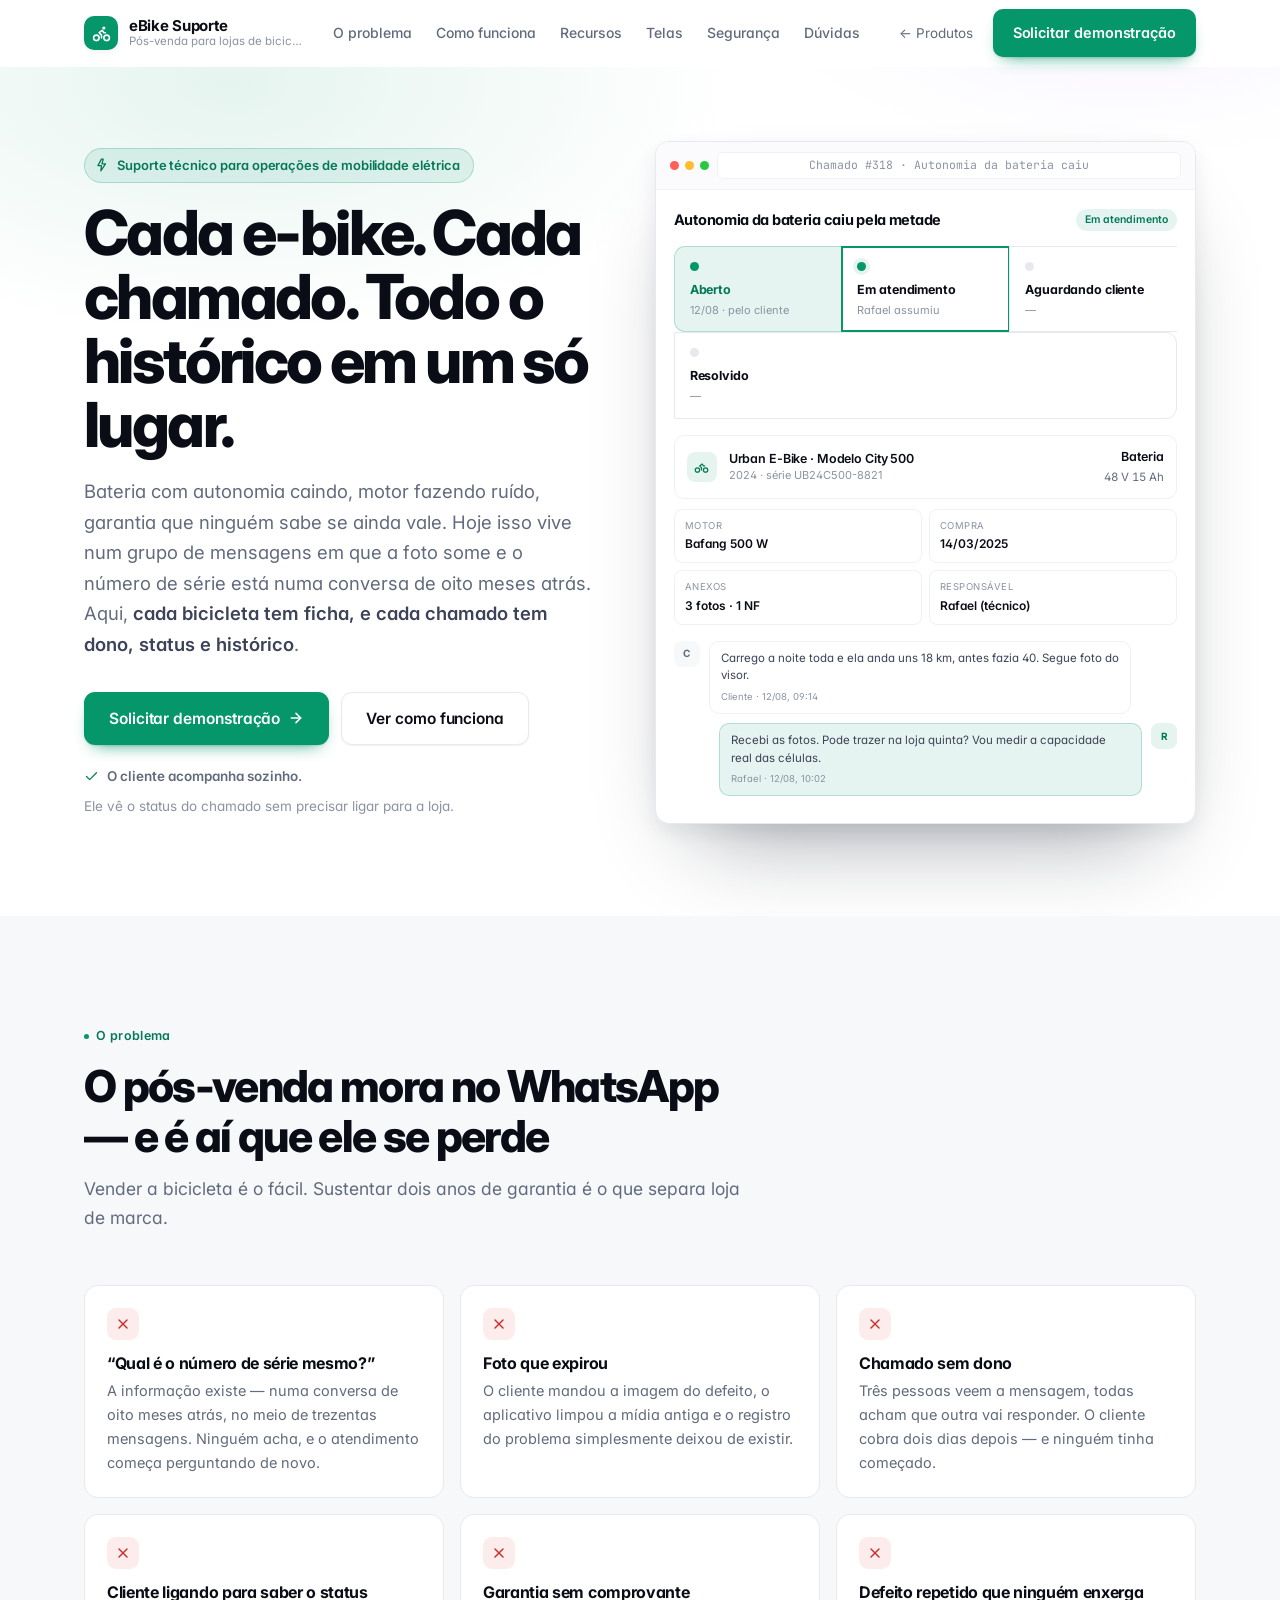
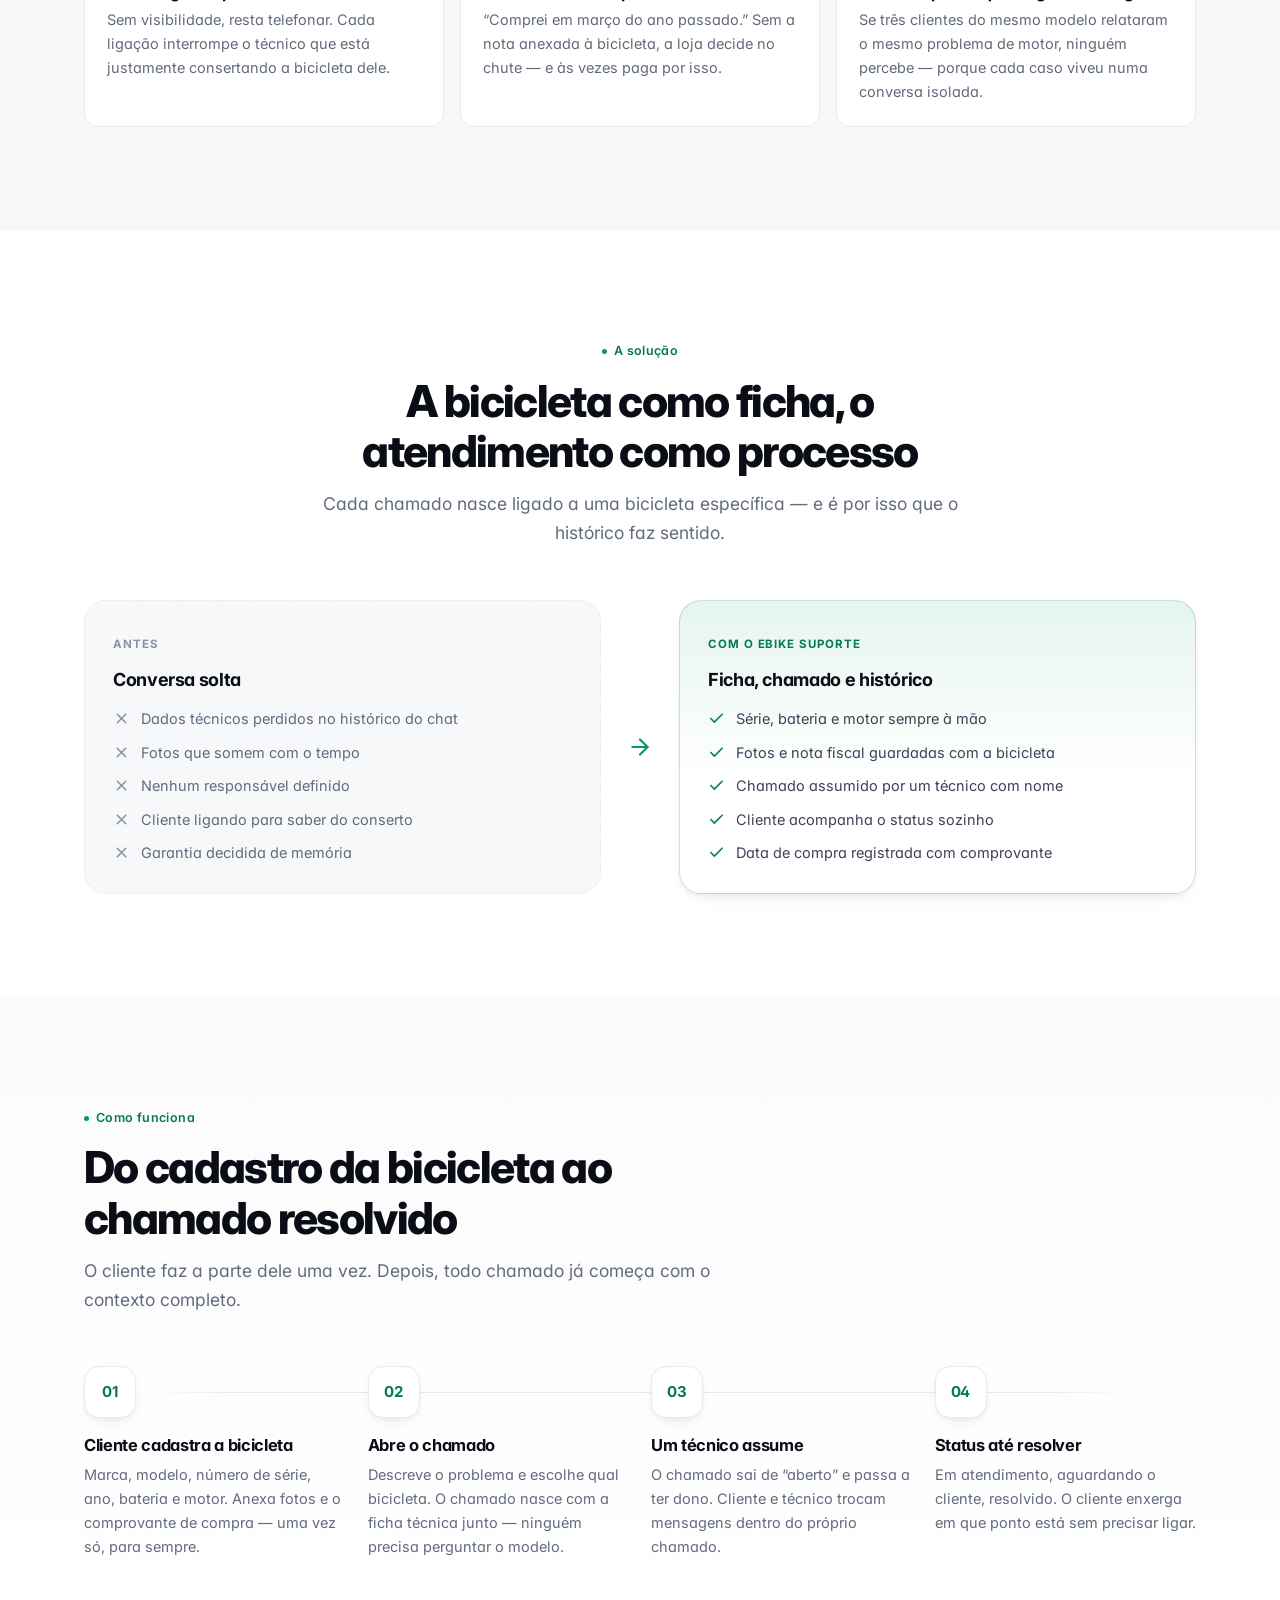
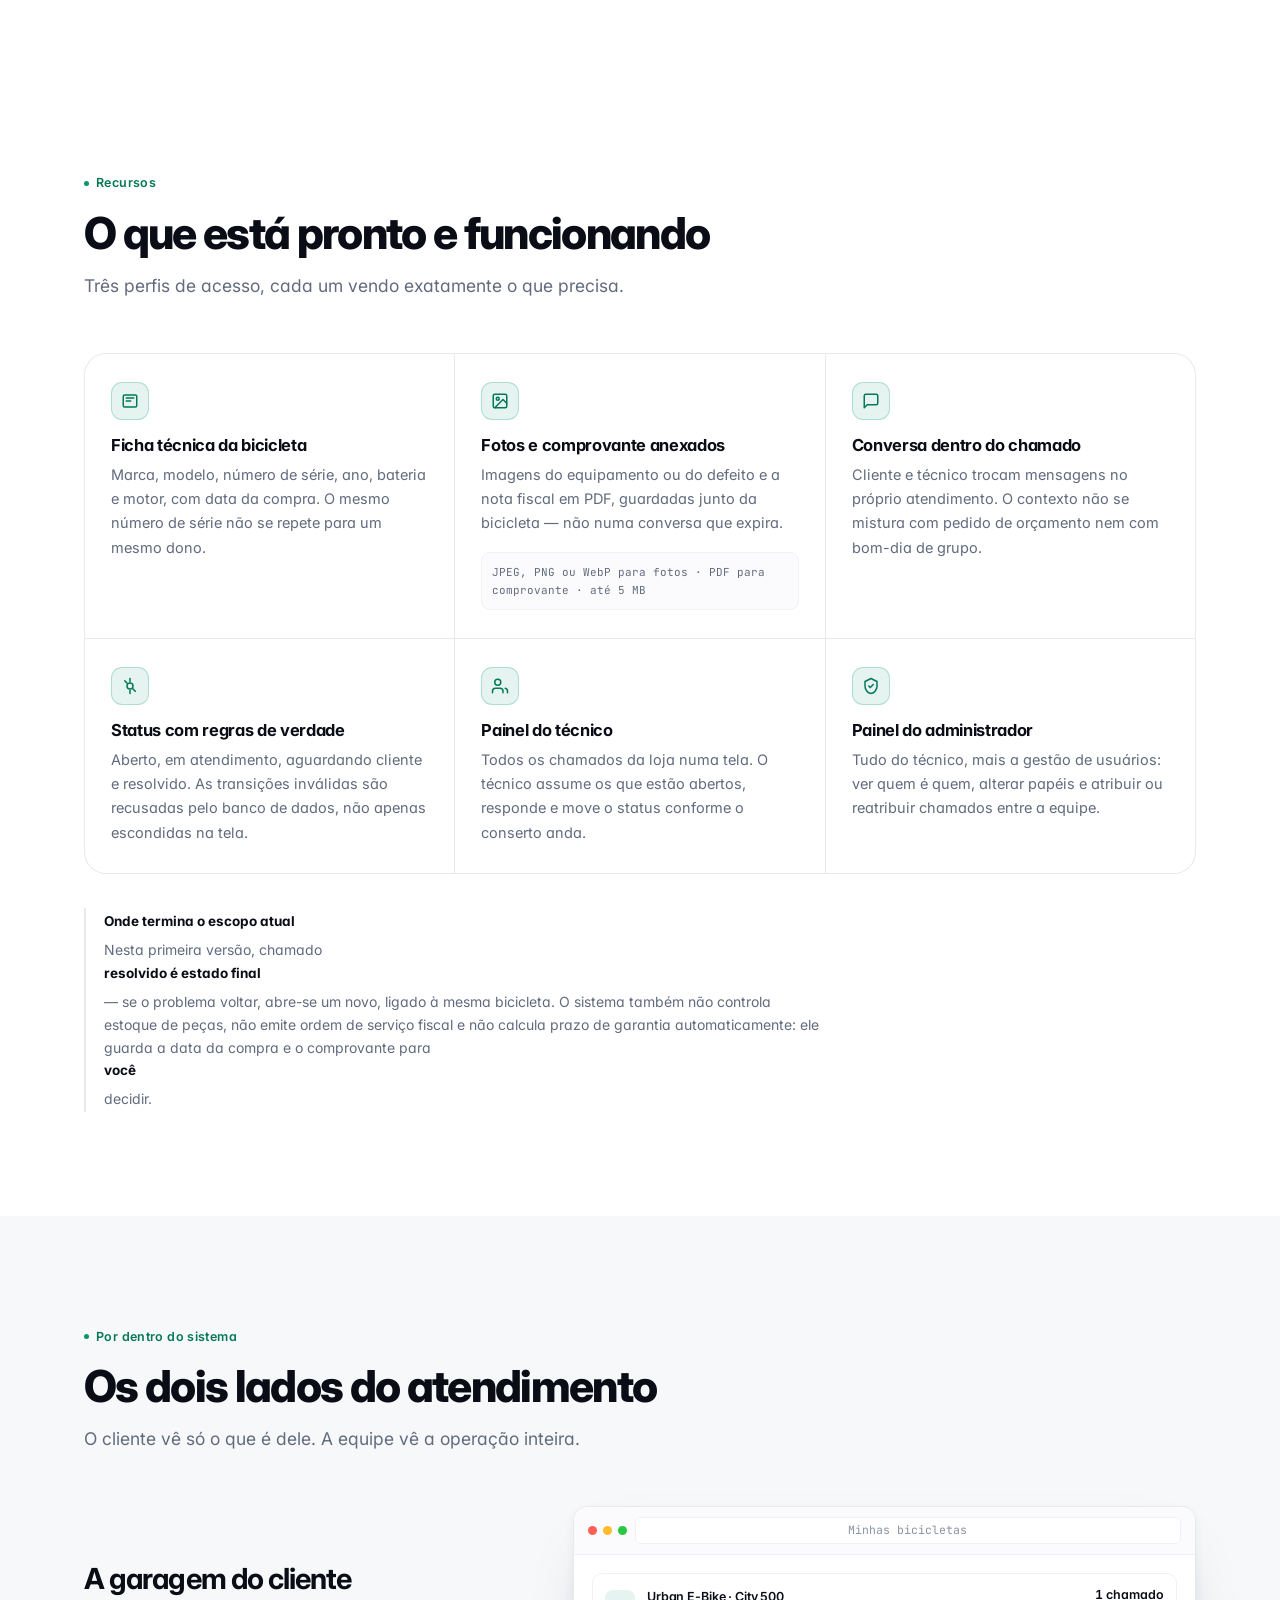
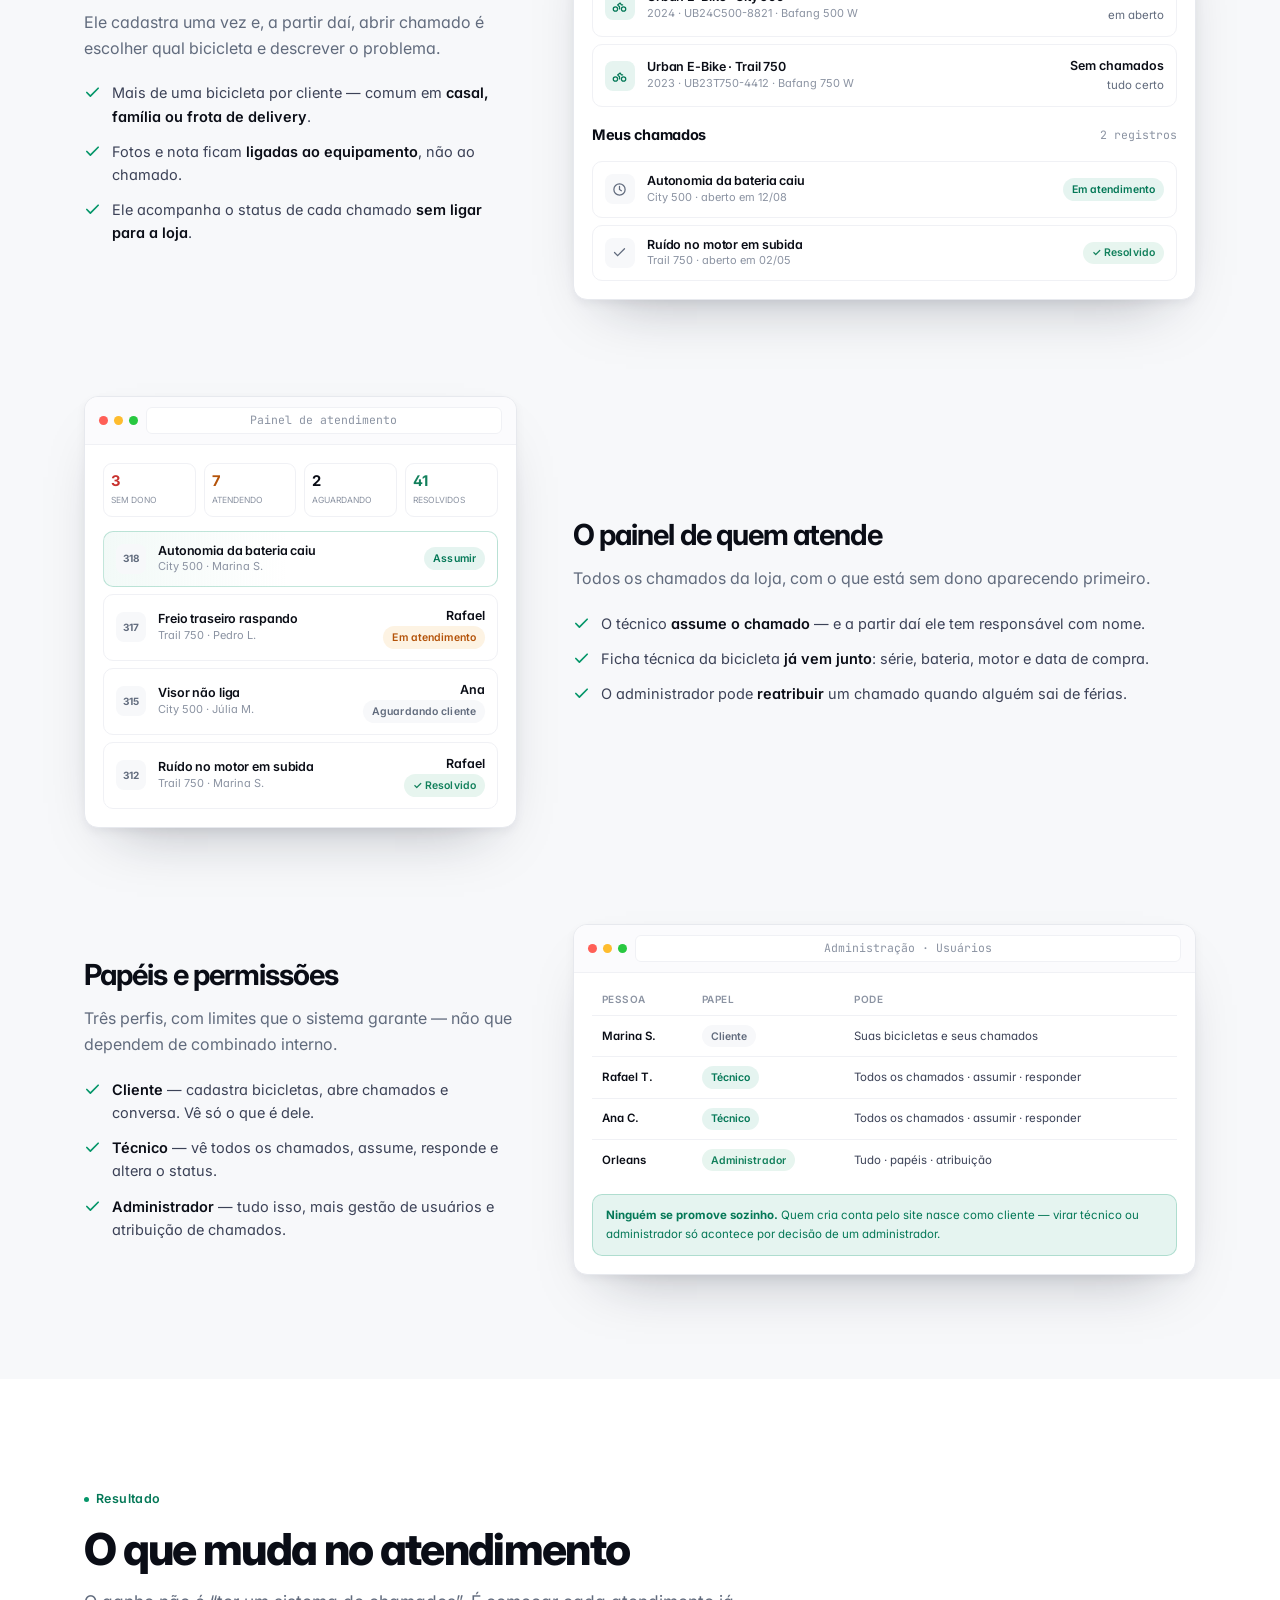
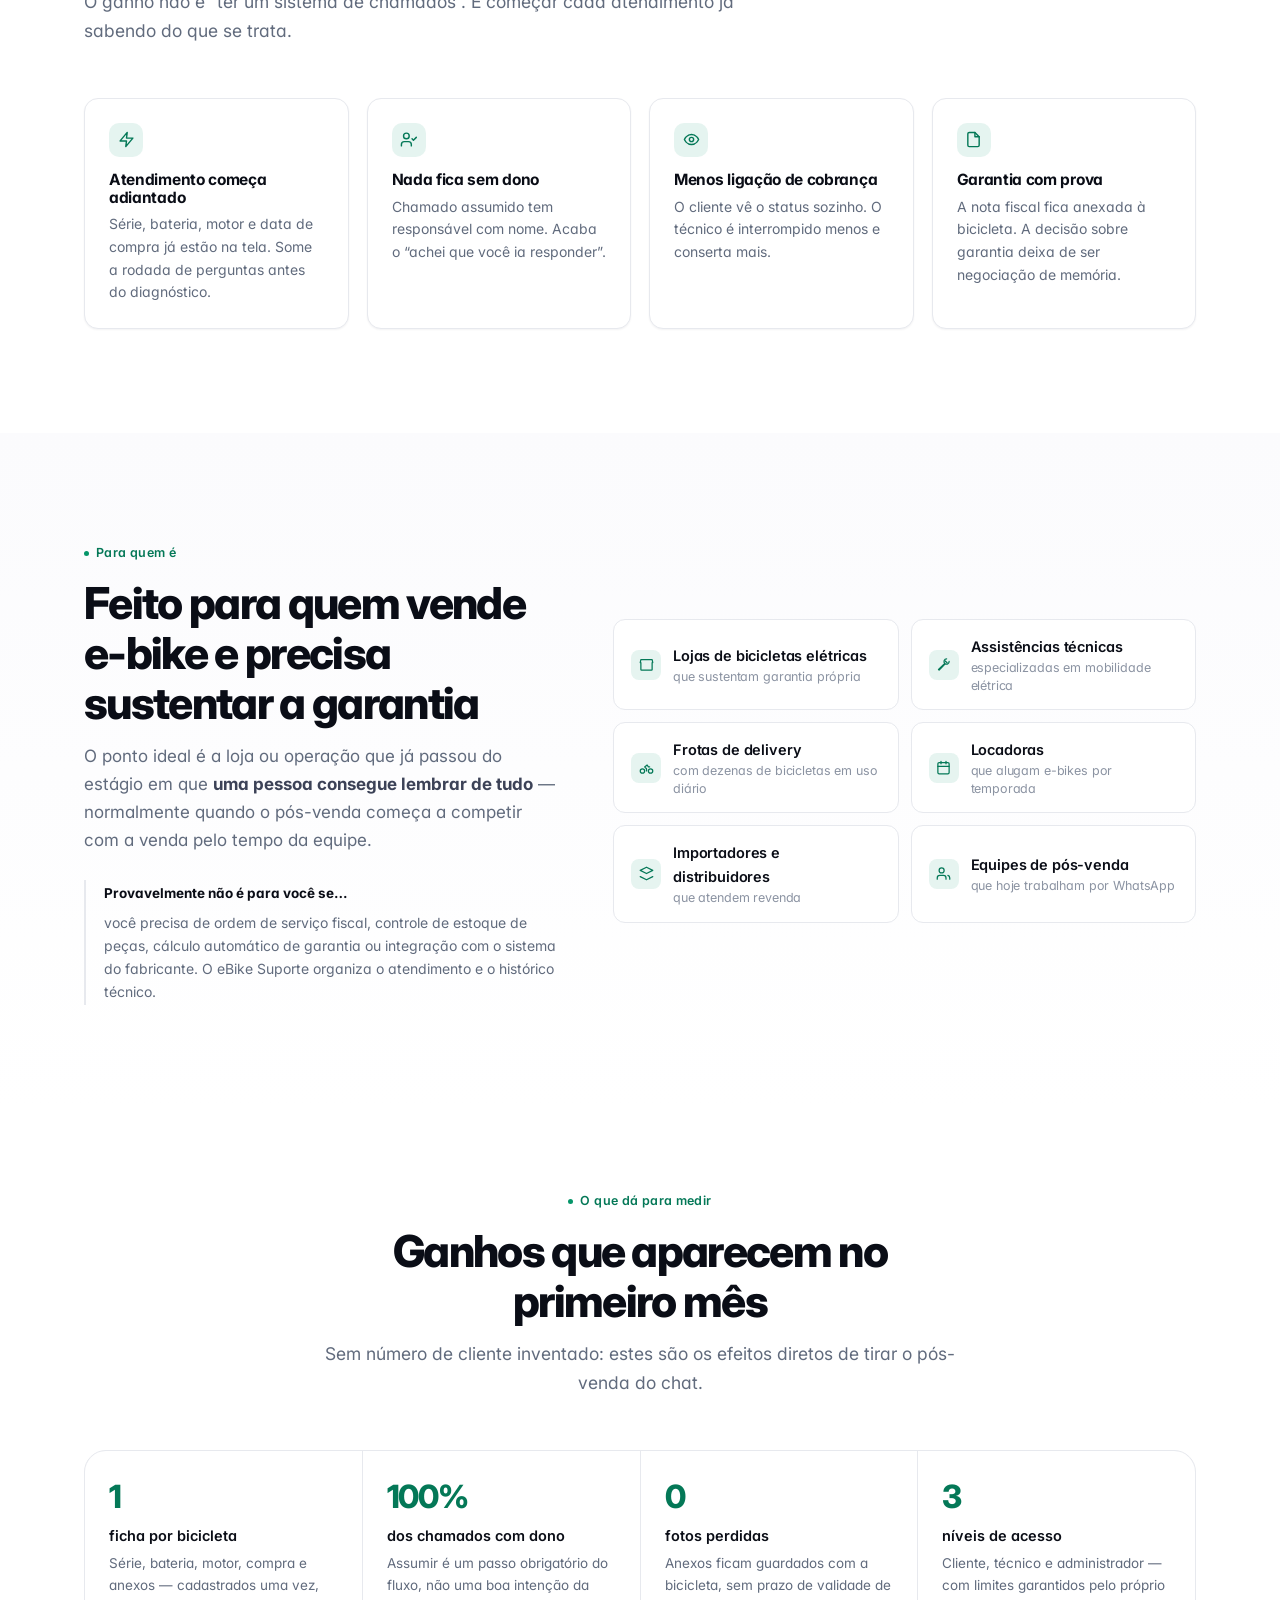
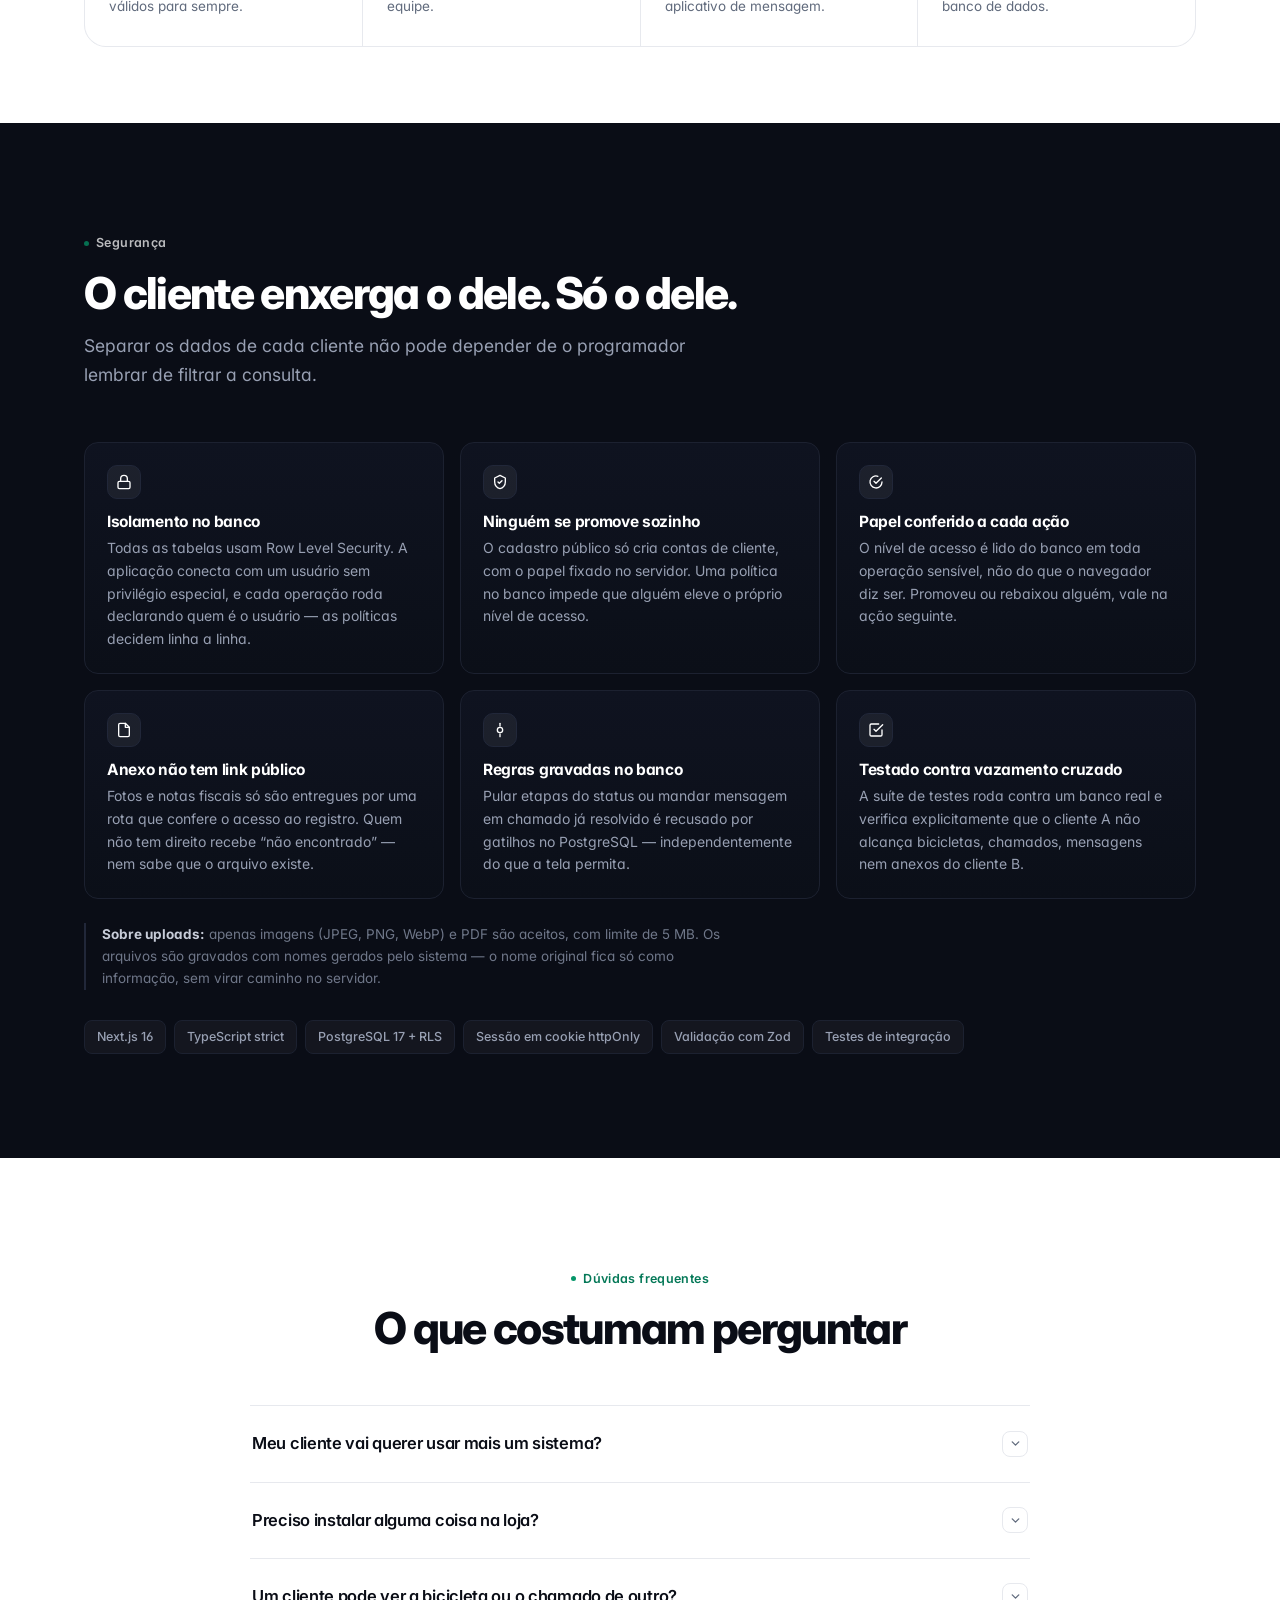
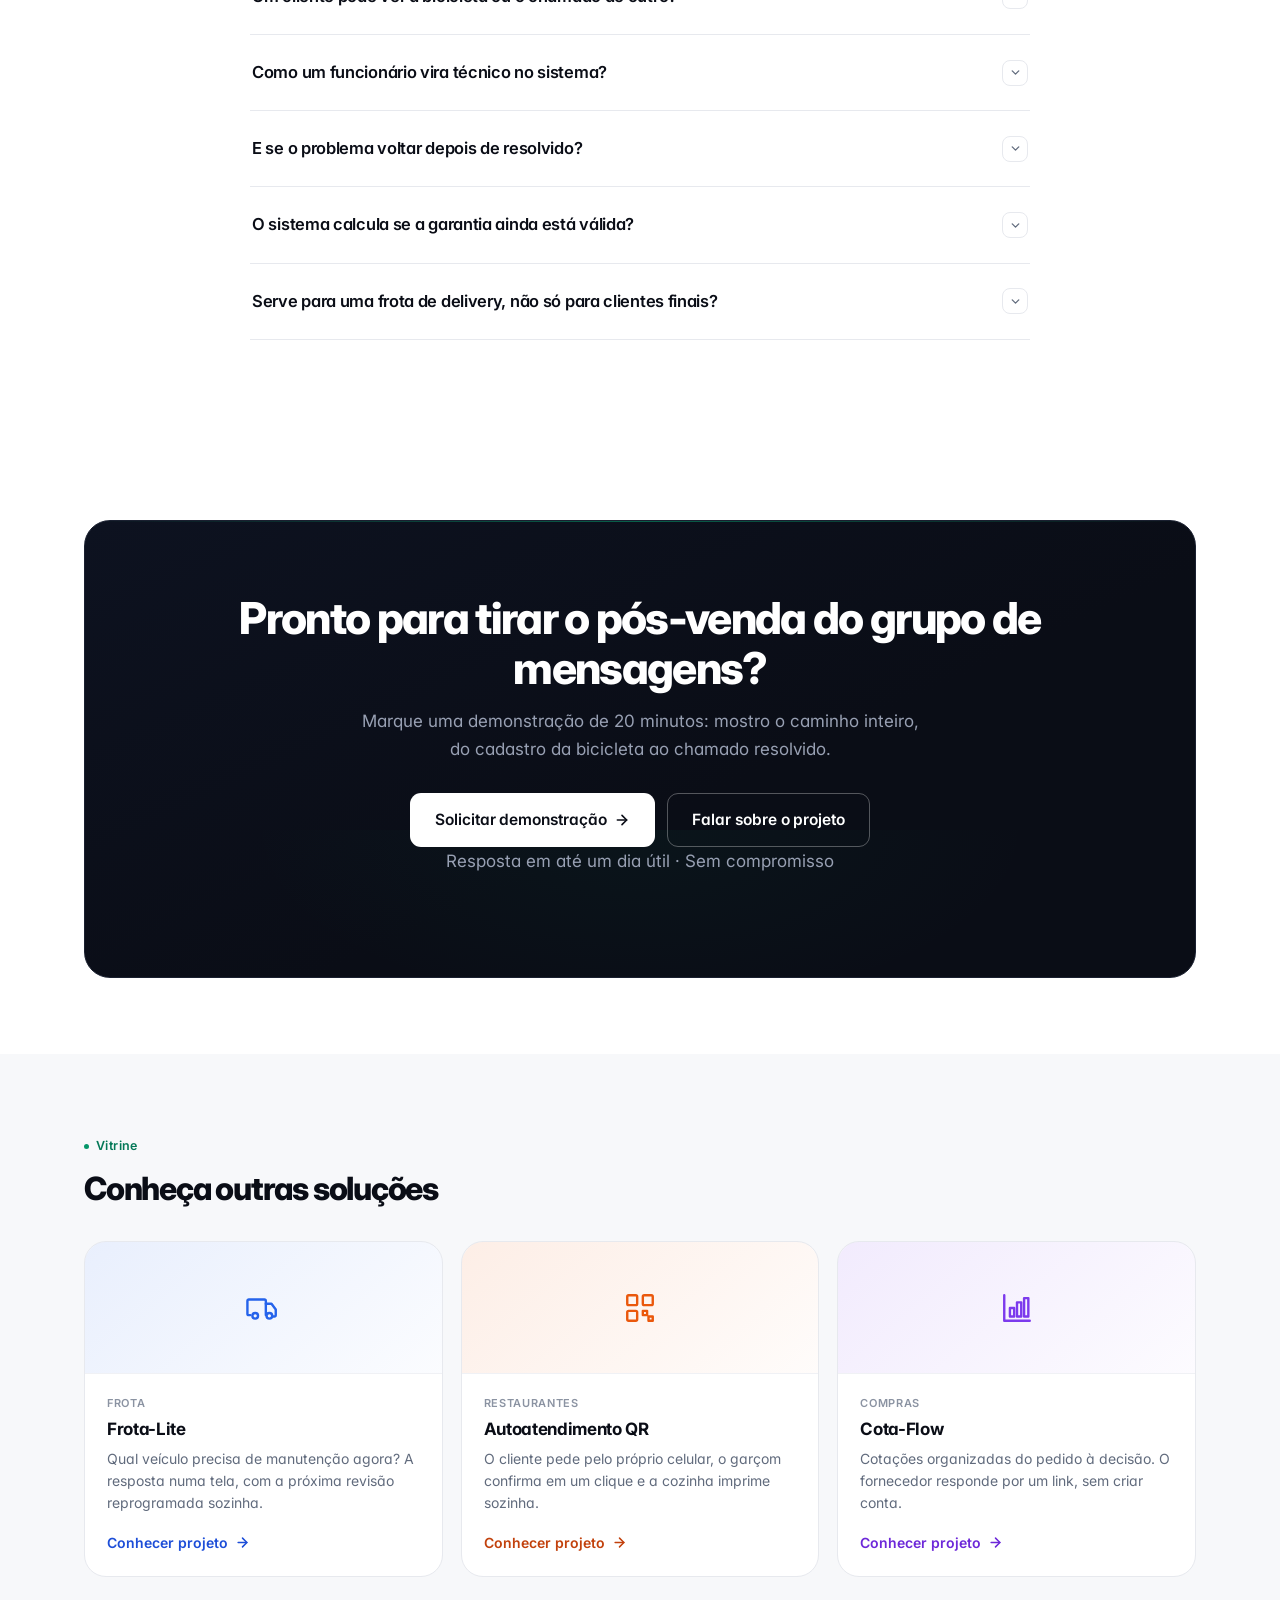
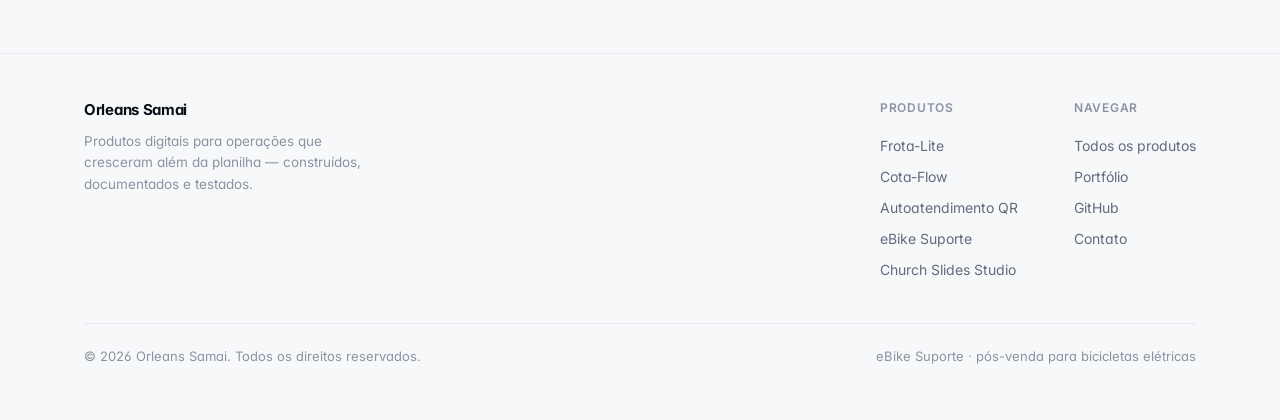
==== commit 6bacadd2: "fix: acabamento de navegação, indicadores e contraste - navegação das páginas de produto não quebra " ====
--- a/projetos/ebike-support/index.html
+++ b/projetos/ebike-support/index.html
@@ -409,7 +409,7 @@
           <div class="mk-body">
             <div class="mk-kpis" style="grid-template-columns:repeat(4,1fr)">
               <div class="mk-kpi bad"><b>3</b><span>SEM DONO</span></div>
-              <div class="mk-kpi warn"><b>7</b><span>EM ATENDIMENTO</span></div>
+              <div class="mk-kpi warn"><b>7</b><span>ATENDENDO</span></div>
               <div class="mk-kpi"><b>2</b><span>AGUARDANDO</span></div>
               <div class="mk-kpi ok"><b>41</b><span>RESOLVIDOS</span></div>
             </div>
--- a/assets/css/produtos.css
+++ b/assets/css/produtos.css
@@ -88,14 +88,15 @@
 .pbrand-txt small{font-size:11.5px;color:var(--ink-4);white-space:nowrap;overflow:hidden;text-overflow:ellipsis}
 .pnav-links{display:flex;align-items:center;gap:2px}
 .pnav-links a{
-  font-size:14px;font-weight:500;color:var(--ink-3);padding:8px 12px;border-radius:8px;
+  font-size:14px;font-weight:500;color:var(--ink-3);padding:8px 11px;border-radius:8px;white-space:nowrap;
   transition:color .18s,background .18s;
 }
 .pnav-links a:hover{color:var(--ink);background:var(--bg-soft)}
 .pnav-right{display:flex;align-items:center;gap:10px;flex:none}
 .pnav-back{font-size:13.5px;color:var(--ink-3);padding:8px 10px;border-radius:8px;transition:color .18s,background .18s}
 .pnav-back:hover{color:var(--ink);background:var(--bg-soft)}
-@media(max-width:1000px){.pnav-links{display:none}}
+@media(max-width:1200px){.pnav-links a{font-size:13.5px;padding:8px 9px}}
+@media(max-width:1120px){.pnav-links{display:none}}
 @media(max-width:560px){.pnav-back{display:none}.pbrand-txt small{display:none}}
 
 /* ============================== botões ============================== */
@@ -204,10 +205,10 @@
 @media(max-width:620px){.mk-app{grid-template-columns:1fr}.mk-side{display:none}.mk-main{padding:14px}}
 
 /* KPIs dentro do mockup */
-.mk-kpis{display:grid;grid-template-columns:repeat(5,1fr);gap:8px;margin-bottom:14px}
-.mk-kpi{border:1px solid var(--line-soft);border-radius:9px;padding:9px 10px;background:#fff}
-.mk-kpi b{display:block;font-size:17px;font-weight:700;color:var(--ink);letter-spacing:-.03em;line-height:1.2}
-.mk-kpi span{display:block;font-size:9.5px;color:var(--ink-4);margin-top:2px;letter-spacing:.01em}
+.mk-kpis{display:grid;grid-template-columns:repeat(5,minmax(0,1fr));gap:8px;margin-bottom:14px}
+.mk-kpi{border:1px solid var(--line-soft);border-radius:9px;padding:9px 7px;background:#fff;min-width:0}
+.mk-kpi b{display:block;font-size:clamp(12.5px,1.15vw,17px);font-weight:700;color:var(--ink);letter-spacing:-.035em;line-height:1.2;white-space:nowrap}
+.mk-kpi span{display:block;font-size:8.5px;color:var(--ink-4);margin-top:2px;letter-spacing:0;white-space:nowrap;overflow:hidden;text-overflow:ellipsis}
 .mk-kpi.bad b{color:var(--bad)}.mk-kpi.warn b{color:var(--warn)}.mk-kpi.ok b{color:var(--ok)}
 @media(max-width:820px){.mk-kpis{grid-template-columns:repeat(3,1fr)}.mk-kpi:nth-child(n+4){display:none}}
 
